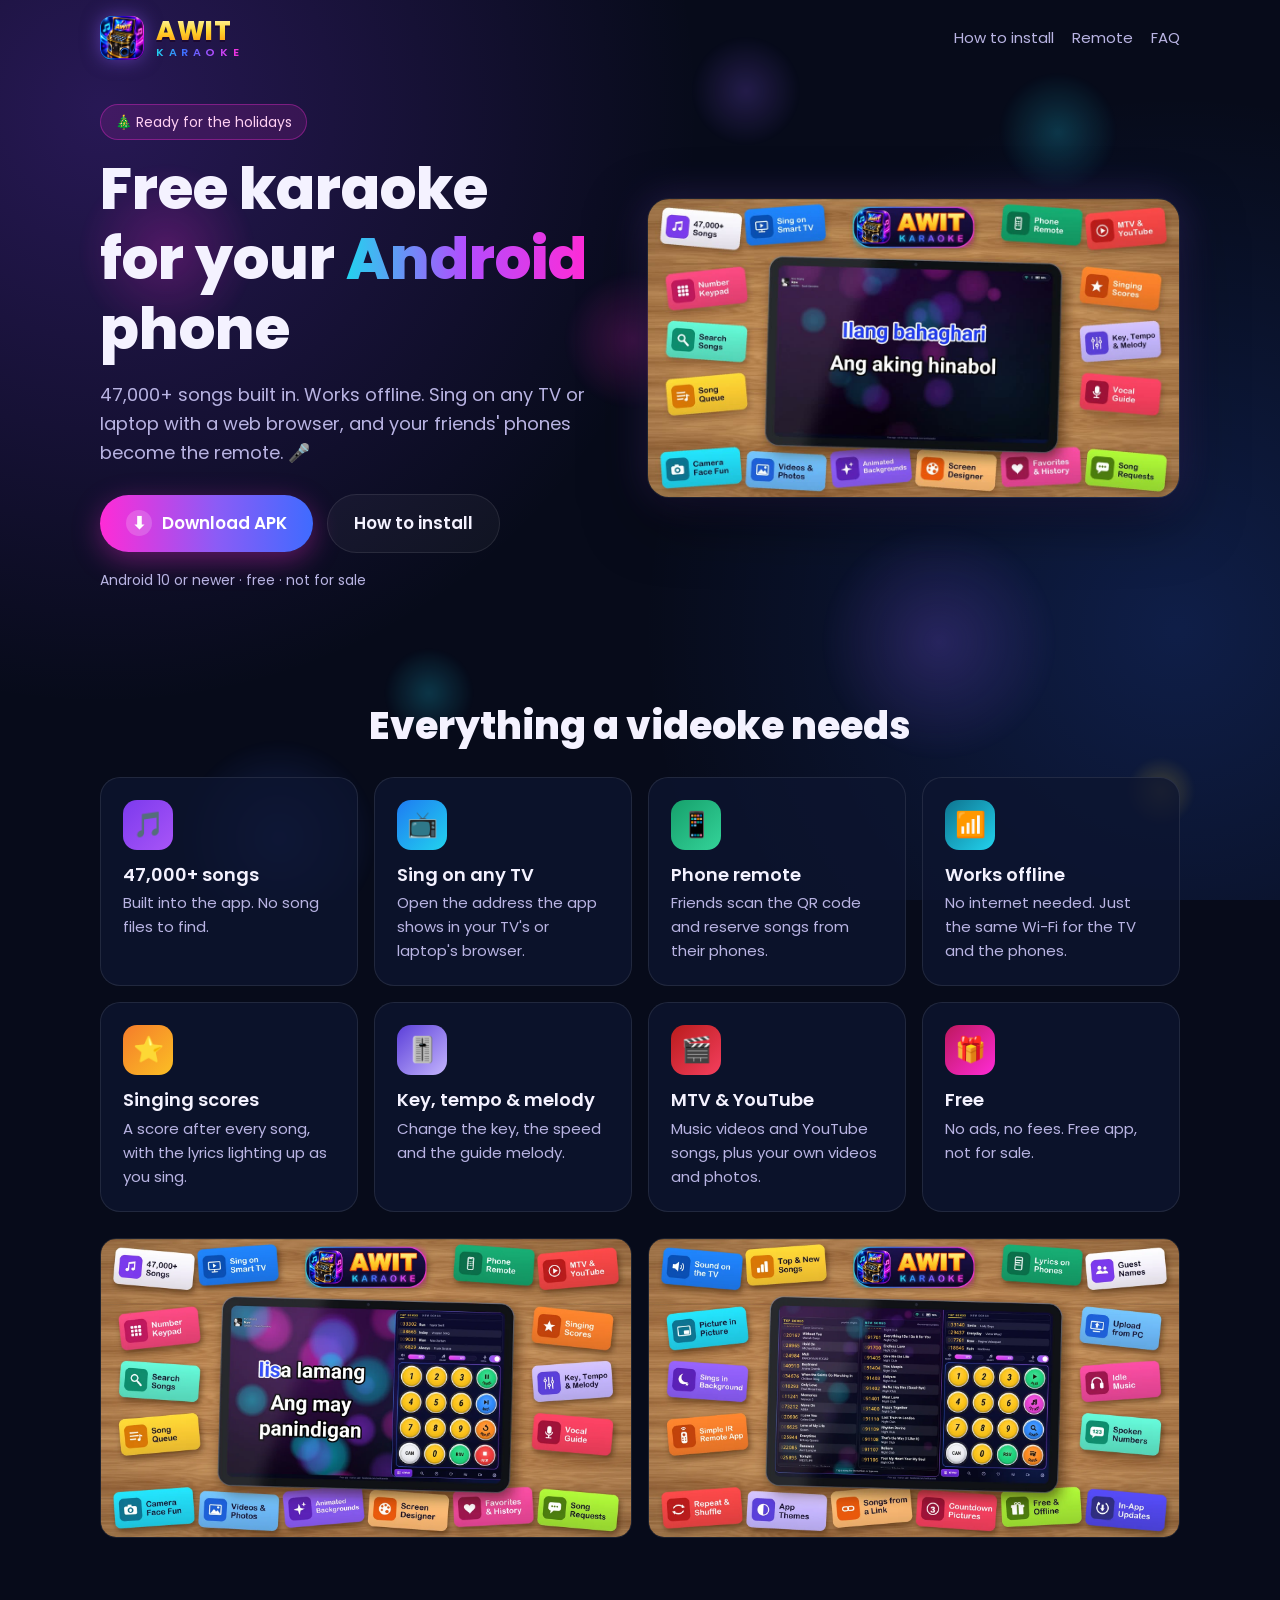
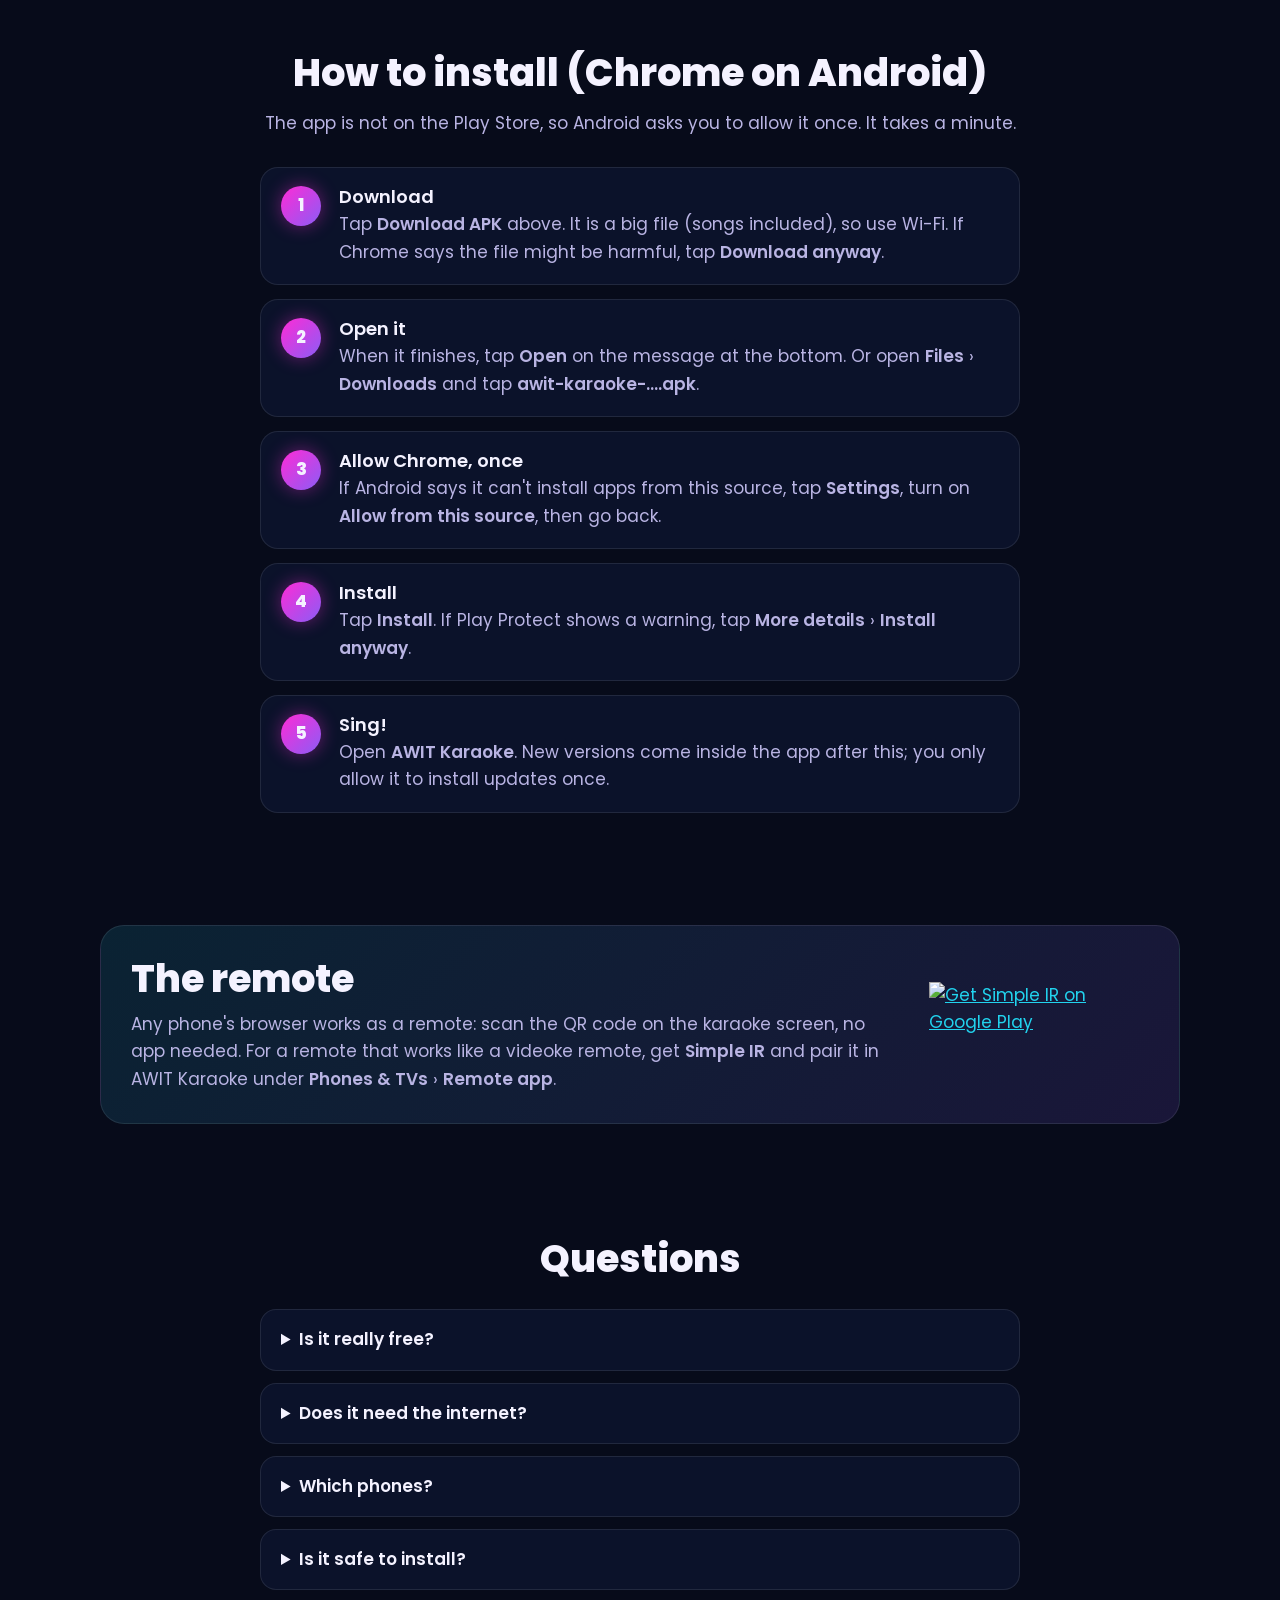
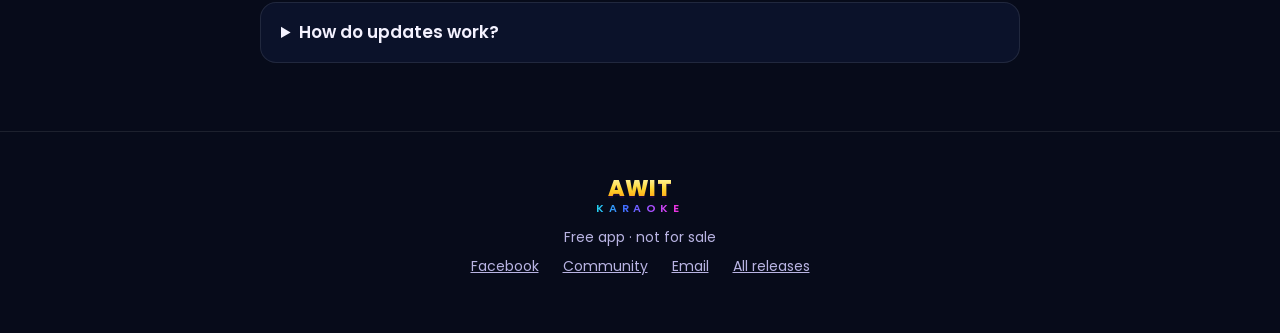
==== docs/index.html @ 1096c2c1 "Site: the download page, how to install with Chrome, the remote on Google Play A plain HTML, CSS and" ====
<!doctype html>
<html lang="en">
<head>
<meta charset="utf-8">
<meta name="viewport" content="width=device-width, initial-scale=1">
<title>AWIT Karaoke · Free karaoke for Android</title>
<meta name="description" content="Free karaoke for Android: 47,000+ songs built in, works offline, sing on any TV or laptop with a web browser, and your friends' phones become the remote.">
<meta name="theme-color" content="#070b1a">
<link rel="icon" href="img/icon-64.png">
<link rel="apple-touch-icon" href="img/apple-touch-icon.png">
<meta property="og:type" content="website">
<meta property="og:title" content="AWIT Karaoke · Free karaoke for Android">
<meta property="og:description" content="47,000+ songs, works offline, sing on any TV with a browser. Free, not for sale.">
<meta property="og:url" content="https://mac0ten.github.io/awit-karaoke-releases/">
<meta property="og:image" content="https://mac0ten.github.io/awit-karaoke-releases/img/og.jpg">
<meta property="og:image:width" content="1200">
<meta property="og:image:height" content="630">
<meta name="twitter:card" content="summary_large_image">
<link rel="preconnect" href="https://fonts.googleapis.com">
<link rel="preconnect" href="https://fonts.gstatic.com" crossorigin>
<link href="https://fonts.googleapis.com/css2?family=Poppins:wght@400;600;800&display=swap" rel="stylesheet">
<link rel="stylesheet" href="style.css">
</head>
<body>
<div class="bokeh" aria-hidden="true"><i></i><i></i><i></i><i></i><i></i><i></i><i></i><i></i></div>

<header class="top">
  <a class="brand" href="#top" aria-label="AWIT Karaoke">
    <img src="img/icon-192.png" alt="" width="44" height="44">
    <span class="word"><b class="awit">AWIT</b><b class="kara">KARAOKE</b></span>
  </a>
  <nav>
    <a href="#install">How to install</a>
    <a href="#remote">Remote</a>
    <a href="#faq">FAQ</a>
  </nav>
</header>

<main id="top">
  <section class="hero">
    <div class="hero-text reveal">
      <p class="pill">🎄 Ready for the holidays</p>
      <h1>Free karaoke<br>for your <span class="glow">Android</span> phone</h1>
      <p class="lead">47,000+ songs built in. Works offline. Sing on any TV or laptop with a web browser, and your
        friends' phones become the remote. 🎤</p>
      <div class="cta">
        <a id="download" class="btn primary" href="https://github.com/mac0ten/awit-karaoke-releases/releases/latest">
          <span class="dl-icon" aria-hidden="true">⬇</span><span id="dl-label">Download APK</span></a>
        <a class="btn ghost" href="#install">How to install</a>
      </div>
      <p class="meta"><span id="meta">Android 10 or newer · free · not for sale</span><span id="count"></span></p>
      <div id="desktop" class="desktop" hidden>
        <div id="qr" aria-hidden="true"></div>
        <p>On a computer? Scan this with your Android phone to open this page there, then tap <b>Download APK</b>.</p>
      </div>
    </div>
    <div class="hero-media reveal">
      <video src="img/awit-features.mp4" poster="img/poster.jpg" autoplay muted loop playsinline preload="metadata"
             aria-label="AWIT Karaoke singing on a tablet, and its features"></video>
    </div>
  </section>

  <section class="features">
    <h2 class="reveal">Everything a videoke needs</h2>
    <div class="grid">
      <div class="card reveal"><span class="ic c1">🎵</span><h3>47,000+ songs</h3><p>Built into the app. No song
        files to find.</p></div>
      <div class="card reveal"><span class="ic c2">📺</span><h3>Sing on any TV</h3><p>Open the address the app shows
        in your TV's or laptop's browser.</p></div>
      <div class="card reveal"><span class="ic c3">📱</span><h3>Phone remote</h3><p>Friends scan the QR code and
        reserve songs from their phones.</p></div>
      <div class="card reveal"><span class="ic c4">📶</span><h3>Works offline</h3><p>No internet needed. Just the same
        Wi-Fi for the TV and the phones.</p></div>
      <div class="card reveal"><span class="ic c5">⭐</span><h3>Singing scores</h3><p>A score after every song, with
        the lyrics lighting up as you sing.</p></div>
      <div class="card reveal"><span class="ic c6">🎚️</span><h3>Key, tempo &amp; melody</h3><p>Change the key, the
        speed and the guide melody.</p></div>
      <div class="card reveal"><span class="ic c7">🎬</span><h3>MTV &amp; YouTube</h3><p>Music videos and YouTube songs,
        plus your own videos and photos.</p></div>
      <div class="card reveal"><span class="ic c8">🎁</span><h3>Free</h3><p>No ads, no fees. Free app, not for
        sale.</p></div>
    </div>
    <div class="gallery">
      <a class="reveal" href="img/features-1.webp" target="_blank" rel="noopener"><img src="img/features-1.webp"
        loading="lazy" width="1600" height="900" alt="AWIT Karaoke features, part 1"></a>
      <a class="reveal" href="img/features-2.webp" target="_blank" rel="noopener"><img src="img/features-2.webp"
        loading="lazy" width="1600" height="900" alt="AWIT Karaoke features, part 2"></a>
    </div>
  </section>

  <section id="install" class="install">
    <h2 class="reveal">How to install (Chrome on Android)</h2>
    <p class="sub reveal">The app is not on the Play Store, so Android asks you to allow it once. It takes a minute.</p>
    <ol class="steps">
      <li class="reveal"><span class="n">1</span><div><h3>Download</h3><p>Tap <b>Download APK</b> above. It is a big
        file (songs included), so use Wi-Fi. If Chrome says the file might be harmful, tap <b>Download anyway</b>.</p>
      </div></li>
      <li class="reveal"><span class="n">2</span><div><h3>Open it</h3><p>When it finishes, tap <b>Open</b> on the
        message at the bottom. Or open <b>Files</b> › <b>Downloads</b> and tap <b>awit-karaoke-….apk</b>.</p></div></li>
      <li class="reveal"><span class="n">3</span><div><h3>Allow Chrome, once</h3><p>If Android says it can't install
        apps from this source, tap <b>Settings</b>, turn on <b>Allow from this source</b>, then go back.</p></div></li>
      <li class="reveal"><span class="n">4</span><div><h3>Install</h3><p>Tap <b>Install</b>. If Play Protect shows a
        warning, tap <b>More details</b> › <b>Install anyway</b>.</p></div></li>
      <li class="reveal"><span class="n">5</span><div><h3>Sing!</h3><p>Open <b>AWIT Karaoke</b>. New versions come
        inside the app after this; you only allow it to install updates once.</p></div></li>
    </ol>
  </section>

  <section id="remote" class="remote">
    <div class="remote-card reveal">
      <div>
        <h2>The remote</h2>
        <p>Any phone's browser works as a remote: scan the QR code on the karaoke screen, no app needed. For a remote
          that works like a videoke remote, get <b>Simple IR</b> and pair it in AWIT Karaoke under
          <b>Phones &amp; TVs</b> › <b>Remote app</b>.</p>
      </div>
      <a class="play" href="https://play.google.com/store/apps/details?id=com.simpleir.fan" target="_blank"
         rel="noopener"><img src="https://play.google.com/intl/en_us/badges/static/images/badges/en_badge_web_generic.png"
         alt="Get Simple IR on Google Play" width="240" height="93"></a>
    </div>
  </section>

  <section id="faq" class="faq">
    <h2 class="reveal">Questions</h2>
    <details class="reveal"><summary>Is it really free?</summary><p>Yes. Free app, not for sale. No ads.</p></details>
    <details class="reveal"><summary>Does it need the internet?</summary><p>No. The songs are inside the app. The TV and
      the phones only need to be on the same Wi-Fi as the karaoke phone.</p></details>
    <details class="reveal"><summary>Which phones?</summary><p>Android 10 or newer, phone or tablet.</p></details>
    <details class="reveal"><summary>Is it safe to install?</summary><p>Android warns about every app that is not from
      the Play Store. AWIT Karaoke is signed by us, and the app checks that each update is ours before it installs.</p>
    </details>
    <details class="reveal"><summary>How do updates work?</summary><p>The app checks this site's releases and offers
      new versions by itself.</p></details>
  </section>
</main>

<footer>
  <p class="word small"><b class="awit">AWIT</b><b class="kara">KARAOKE</b></p>
  <p>Free app · not for sale</p>
  <p class="links">
    <a href="https://www.facebook.com/awitkaraoke" target="_blank" rel="noopener">Facebook</a>
    <a href="https://m.me/cm/ItrD0dLTUYBnOSR_/" target="_blank" rel="noopener">Community</a>
    <a href="mailto:boredjejemonph@gmail.com">Email</a>
    <a href="https://github.com/mac0ten/awit-karaoke-releases/releases">All releases</a>
  </p>
</footer>

<script src="https://cdnjs.cloudflare.com/ajax/libs/qrcodejs/1.0.0/qrcode.min.js" defer></script>
<script src="app.js" defer></script>
</body>
</html>
---- docs/style.css ----
/* AWIT Karaoke's site: the app's neon night (deep navy, violet, pink, cyan, the gold AWIT) */
:root {
  --bg: #070b1a; --panel: #0e1530; --line: rgba(255, 255, 255, .09); --text: #f4f2ff; --text2: #b9b4e3;
  --violet: #8b5cf6; --pink: #ff2bd6; --cyan: #22d3ee; --blue: #3f6bff; --gold: #ffd52e;
}
* { box-sizing: border-box; }
html { scroll-behavior: smooth; }
body {
  margin: 0; color: var(--text); font: 400 17px/1.6 Poppins, "Segoe UI", Roboto, Arial, sans-serif;
  background: var(--bg);
  background-image: radial-gradient(circle at 8% 12%, rgba(124, 58, 237, .28), transparent 42%),
    radial-gradient(circle at 92% 70%, rgba(47, 107, 255, .2), transparent 40%);
  background-attachment: fixed;
  overflow-x: hidden;
}
a { color: var(--cyan); }
b { font-weight: 600; }
h1, h2, h3 { line-height: 1.2; margin: 0; }
h2 { font-size: clamp(26px, 4vw, 38px); font-weight: 800; text-align: center; margin-bottom: 28px; }
h3 { font-size: 18px; font-weight: 600; }
main, header, footer { position: relative; z-index: 1; }
section { max-width: 1120px; margin: 0 auto; padding: 56px 20px; }

/* the lights drifting behind everything, as the app's Bokeh */
.bokeh { position: fixed; inset: 0; z-index: 0; pointer-events: none; overflow: hidden; }
.bokeh i { position: absolute; border-radius: 50%; filter: blur(2px); opacity: .22; animation: drift 26s ease-in-out infinite alternate; }
.bokeh i:nth-child(1) { width: 180px; height: 180px; left: 6%; top: 18%; background: radial-gradient(circle, #ff2bd6, transparent 70%); }
.bokeh i:nth-child(2) { width: 120px; height: 120px; left: 78%; top: 8%; background: radial-gradient(circle, #22d3ee, transparent 70%); animation-duration: 31s; }
.bokeh i:nth-child(3) { width: 240px; height: 240px; left: 64%; top: 58%; background: radial-gradient(circle, #8b5cf6, transparent 70%); animation-duration: 36s; }
.bokeh i:nth-child(4) { width: 90px; height: 90px; left: 30%; top: 72%; background: radial-gradient(circle, #22d3ee, transparent 70%); animation-duration: 22s; }
.bokeh i:nth-child(5) { width: 140px; height: 140px; left: 44%; top: 30%; background: radial-gradient(circle, #ff2bd6, transparent 70%); animation-duration: 40s; }
.bokeh i:nth-child(6) { width: 70px; height: 70px; left: 88%; top: 84%; background: radial-gradient(circle, #ffd52e, transparent 70%); animation-duration: 28s; }
.bokeh i:nth-child(7) { width: 200px; height: 200px; left: 14%; top: 82%; background: radial-gradient(circle, #3f6bff, transparent 70%); animation-duration: 34s; }
.bokeh i:nth-child(8) { width: 110px; height: 110px; left: 54%; top: 4%; background: radial-gradient(circle, #8b5cf6, transparent 70%); animation-duration: 25s; }
@keyframes drift { from { transform: translate(0, 0) scale(1); } to { transform: translate(40px, -60px) scale(1.15); } }

/* the header and the wordmark: gold AWIT, neon KARAOKE */
.top { display: flex; align-items: center; justify-content: space-between; gap: 16px; max-width: 1120px; margin: 0 auto;
  padding: 16px 20px; }
.brand { display: flex; align-items: center; gap: 12px; text-decoration: none; }
.brand img { border-radius: 12px; box-shadow: 0 0 18px rgba(139, 92, 246, .5); }
.word { display: inline-flex; flex-direction: column; line-height: 1; }
.awit { font-weight: 800; font-size: 26px; letter-spacing: .02em; background: linear-gradient(#fff6a6, #ffd52e 50%, #ff9a12);
  -webkit-background-clip: text; background-clip: text; color: transparent; filter: drop-shadow(0 2px 0 #1b0a33); }
.kara { font-weight: 600; font-size: 11px; letter-spacing: .42em; margin-top: 3px;
  background: linear-gradient(90deg, #22d3ee, #3f6bff, #b44cff, #ff2bd6); -webkit-background-clip: text; background-clip: text;
  color: transparent; }
nav { display: flex; gap: 18px; }
nav a { color: var(--text2); text-decoration: none; font-size: 15px; }
nav a:hover { color: var(--text); }

/* the first screen */
.hero { display: grid; grid-template-columns: 1fr 1.05fr; gap: 40px; align-items: center; padding-top: 28px; }
.pill { display: inline-block; margin: 0 0 14px; padding: 6px 14px; border-radius: 99px; font-size: 14px;
  background: rgba(255, 43, 214, .12); border: 1px solid rgba(255, 43, 214, .35); color: #ffd0f3; }
h1 { font-size: clamp(34px, 5.6vw, 58px); font-weight: 800; }
.glow { background: linear-gradient(90deg, #22d3ee, #b44cff, #ff2bd6); -webkit-background-clip: text; background-clip: text; color: transparent; }
.lead { color: var(--text2); font-size: 18px; margin: 18px 0 26px; }
.cta { display: flex; flex-wrap: wrap; gap: 14px; align-items: center; }
.btn { display: inline-flex; align-items: center; gap: 10px; padding: 15px 26px; border-radius: 99px; font-weight: 600;
  font-size: 17px; text-decoration: none; transition: transform .15s ease, box-shadow .2s ease; }
.btn:hover { transform: translateY(-2px); }
.btn.primary { color: #fff; background: linear-gradient(90deg, #ff2bd6, #8b5cf6 55%, #3f6bff);
  box-shadow: 0 8px 28px rgba(255, 43, 214, .35); animation: pulse 2.6s ease-in-out infinite; }
.btn.ghost { color: var(--text); border: 1px solid var(--line); background: rgba(255, 255, 255, .04); }
.dl-icon { display: inline-grid; place-items: center; width: 26px; height: 26px; border-radius: 50%; background: rgba(255, 255, 255, .18); }
@keyframes pulse { 0%, 100% { box-shadow: 0 8px 28px rgba(255, 43, 214, .32); } 50% { box-shadow: 0 8px 40px rgba(139, 92, 246, .6); } }
.meta { color: var(--text2); font-size: 14px; margin: 16px 0 0; }
.meta span + span:not(:empty)::before { content: " · "; }
.hero-media video { width: 100%; border-radius: 22px; display: block; border: 1px solid var(--line);
  box-shadow: 0 20px 60px rgba(0, 0, 0, .5), 0 0 40px rgba(139, 92, 246, .25); animation: float 6s ease-in-out infinite; }
@keyframes float { 0%, 100% { transform: translateY(0); } 50% { transform: translateY(-8px); } }
.desktop { display: flex; gap: 16px; align-items: center; margin-top: 22px; padding: 14px; border-radius: 18px;
  background: var(--panel); border: 1px solid var(--line); max-width: 460px; }
.desktop[hidden] { display: none; }
.desktop p { margin: 0; font-size: 14px; color: var(--text2); }
#qr { flex: none; padding: 8px; background: #fff; border-radius: 10px; }
#qr img, #qr canvas { display: block; width: 96px; height: 96px; }

/* features */
.grid { display: grid; grid-template-columns: repeat(4, 1fr); gap: 16px; }
.card { padding: 22px; border-radius: 20px; background: rgba(14, 21, 48, .78); border: 1px solid var(--line);
  transition: transform .2s ease, border-color .2s ease; }
.card:hover { transform: translateY(-4px); border-color: rgba(139, 92, 246, .5); }
.card p { margin: 6px 0 0; color: var(--text2); font-size: 15px; }
.ic { display: inline-grid; place-items: center; width: 50px; height: 50px; border-radius: 14px; font-size: 25px; margin-bottom: 14px; }
.c1 { background: linear-gradient(135deg, #7c3aed, #a855f7); } .c2 { background: linear-gradient(135deg, #1e7bf2, #22d3ee); }
.c3 { background: linear-gradient(135deg, #16a06b, #34d399); } .c4 { background: linear-gradient(135deg, #0e7490, #22d3ee); }
.c5 { background: linear-gradient(135deg, #f57c2b, #fbbf24); } .c6 { background: linear-gradient(135deg, #5b3fd9, #c4b5fd); }
.c7 { background: linear-gradient(135deg, #b91c1c, #f43f5e); } .c8 { background: linear-gradient(135deg, #be185d, #ff2bd6); }
.gallery { display: grid; grid-template-columns: 1fr 1fr; gap: 16px; margin-top: 26px; }
.gallery img { width: 100%; height: auto; display: block; border-radius: 16px; border: 1px solid var(--line); }

/* how to install */
.sub { text-align: center; color: var(--text2); margin: -14px 0 30px; }
.steps { list-style: none; margin: 0 auto; padding: 0; max-width: 760px; display: grid; gap: 14px; }
.steps li { display: flex; gap: 18px; align-items: flex-start; padding: 18px 20px; border-radius: 18px;
  background: rgba(14, 21, 48, .78); border: 1px solid var(--line); }
.steps p { margin: 4px 0 0; color: var(--text2); }
.n { flex: none; display: grid; place-items: center; width: 40px; height: 40px; border-radius: 50%; font-weight: 800;
  background: linear-gradient(135deg, #ff2bd6, #8b5cf6); box-shadow: 0 0 18px rgba(255, 43, 214, .4); }

/* the remote */
.remote-card { display: flex; gap: 28px; align-items: center; justify-content: space-between; padding: 30px; border-radius: 24px;
  background: linear-gradient(135deg, rgba(34, 211, 238, .12), rgba(139, 92, 246, .14)); border: 1px solid var(--line); }
.remote-card h2 { text-align: left; margin-bottom: 10px; }
.remote-card p { margin: 0; color: var(--text2); }
.play img { display: block; width: 220px; height: auto; }

/* questions */
.faq details { max-width: 760px; margin: 0 auto 12px; padding: 16px 20px; border-radius: 16px; background: rgba(14, 21, 48, .78);
  border: 1px solid var(--line); }
.faq summary { cursor: pointer; font-weight: 600; }
.faq details p { margin: 10px 0 0; color: var(--text2); }

footer { text-align: center; padding: 40px 20px 50px; color: var(--text2); font-size: 14px; border-top: 1px solid var(--line); }
footer p { margin: 6px 0; }
.word.small .awit { font-size: 22px; }
.links a { margin: 0 10px; color: var(--text2); white-space: nowrap; }
.links a:hover { color: var(--text); }

/* things coming in as they scroll into view */
.reveal { opacity: 0; transform: translateY(26px); transition: opacity .7s ease, transform .7s ease; }
.reveal.in { opacity: 1; transform: none; }
.grid .reveal:nth-child(4n+2), .steps .reveal:nth-child(2) { transition-delay: .08s; }
.grid .reveal:nth-child(4n+3), .steps .reveal:nth-child(3) { transition-delay: .16s; }
.grid .reveal:nth-child(4n+4), .steps .reveal:nth-child(4) { transition-delay: .24s; }

@media (max-width: 900px) {
  .hero { grid-template-columns: 1fr; text-align: center; }
  .cta { justify-content: center; }
  .desktop { margin-left: auto; margin-right: auto; text-align: left; }
  .grid { grid-template-columns: 1fr 1fr; }
  .remote-card { flex-direction: column; text-align: center; }
  .remote-card h2 { text-align: center; }
}
@media (max-width: 560px) {
  body { font-size: 16px; }
  nav a:not([href="#install"]) { display: none; }
  .grid { gap: 12px; }                                   /* two across: less to scroll before the install steps */
  .card { padding: 16px; }
  .card h3 { font-size: 16px; }
  .card p { font-size: 13.5px; }
  .ic { width: 42px; height: 42px; font-size: 21px; margin-bottom: 10px; border-radius: 12px; }
  .gallery { grid-template-columns: 1fr; }
  .btn { width: 100%; justify-content: center; }
  section { padding: 44px 16px; }
}
@media (prefers-reduced-motion: reduce) {
  *, *::before, *::after { animation: none !important; transition: none !important; }
  .reveal { opacity: 1; transform: none; }
}
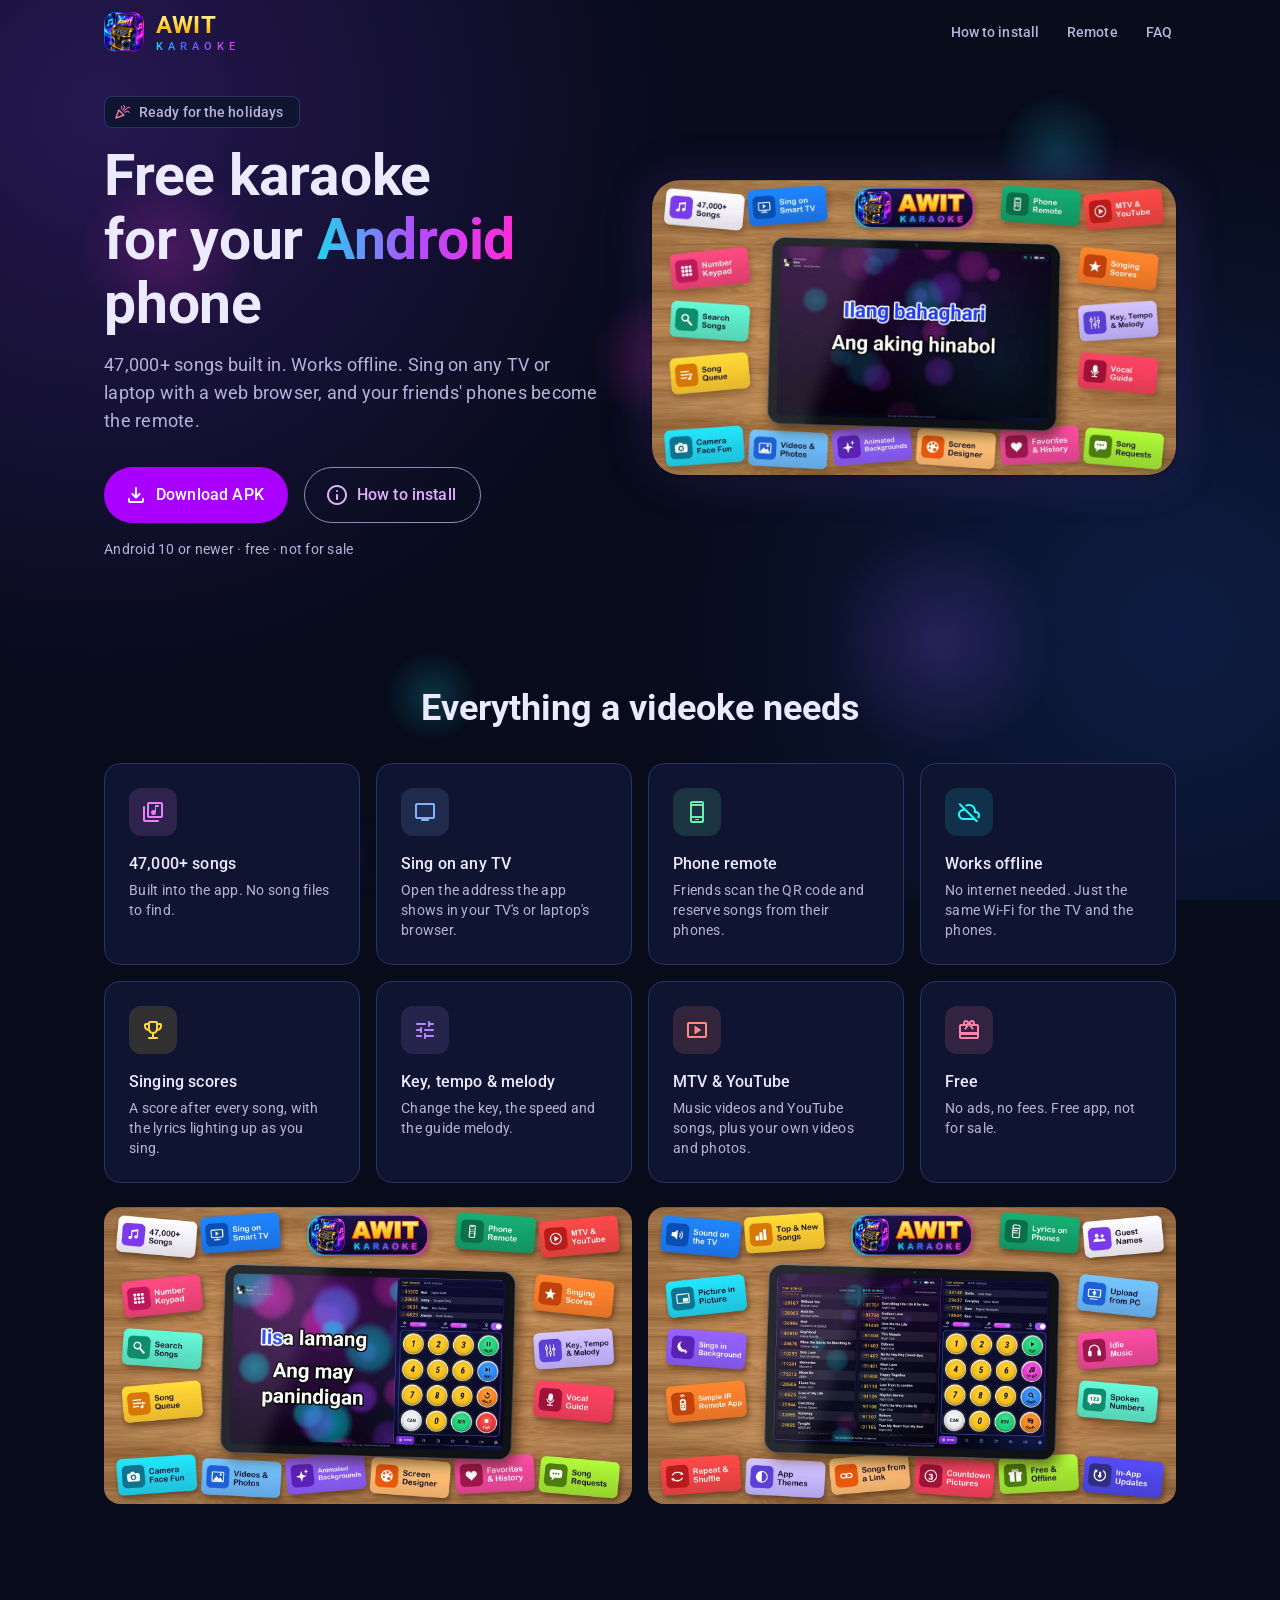
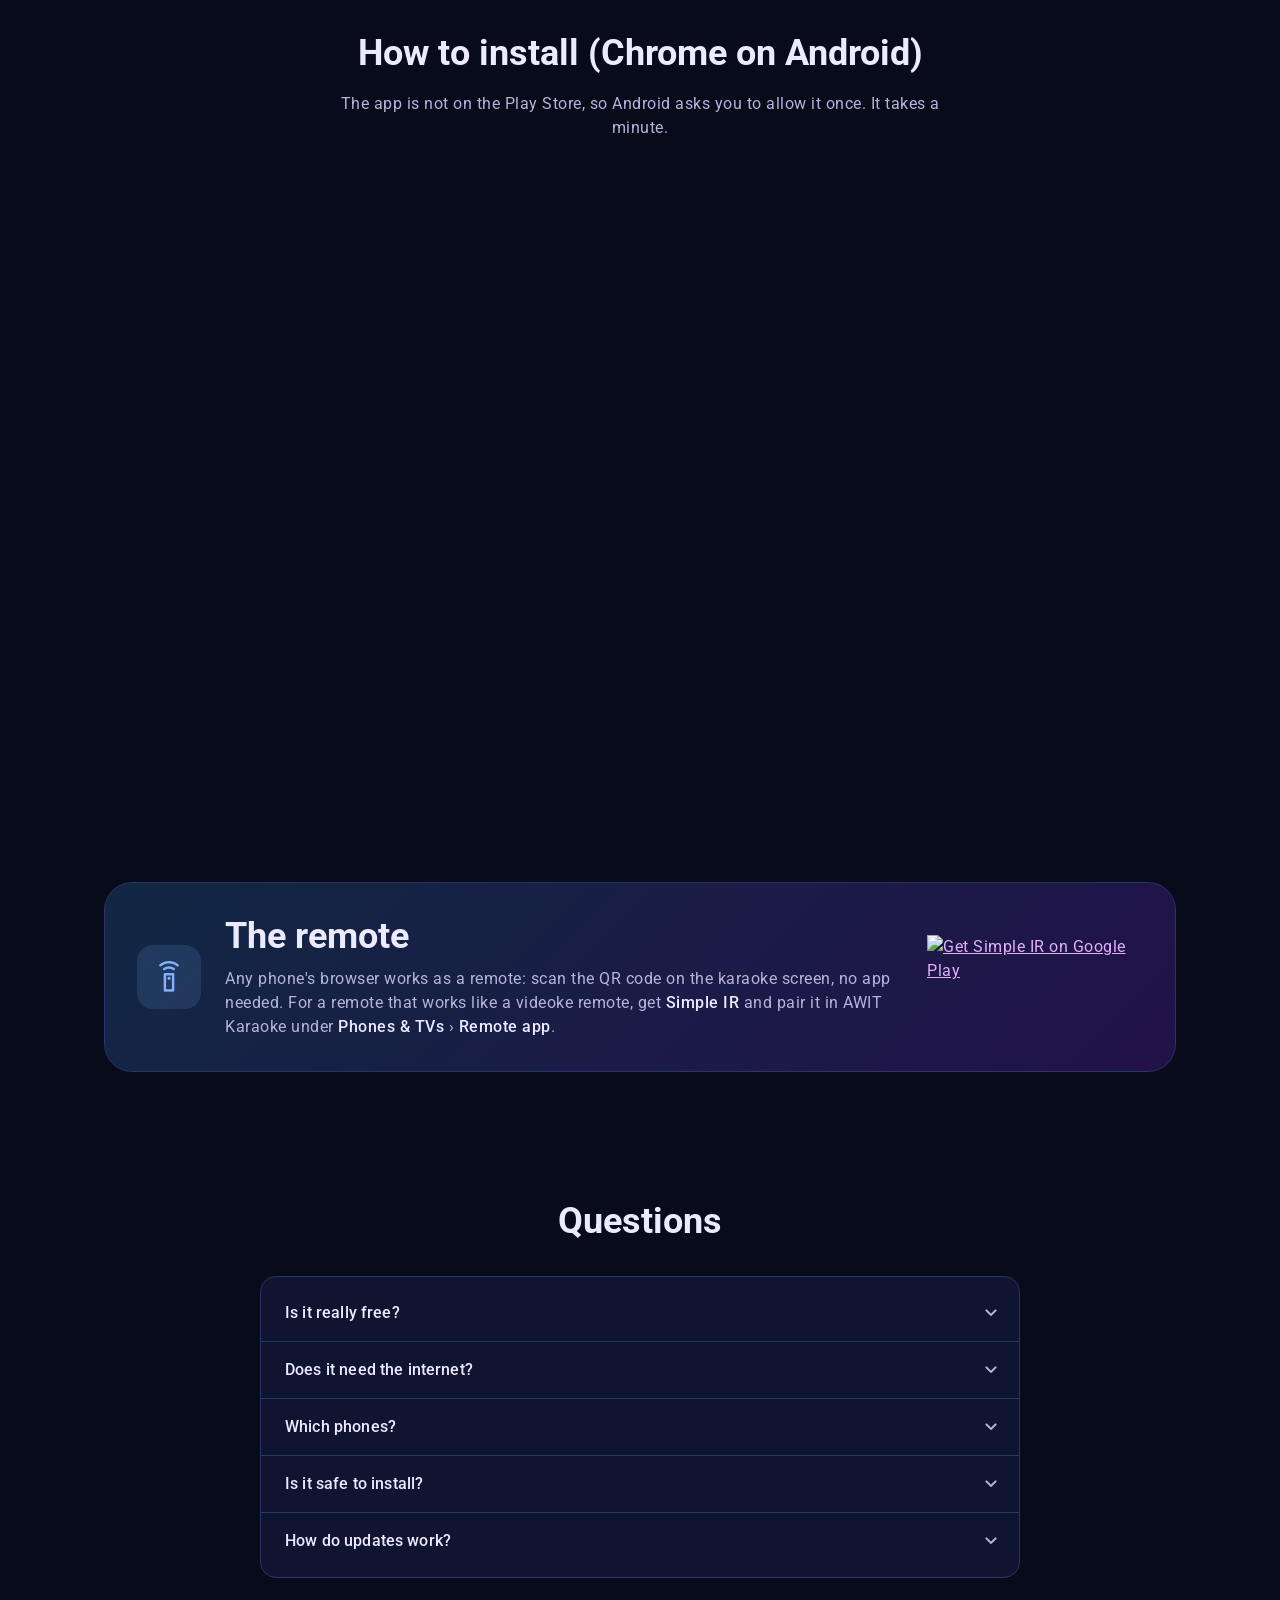
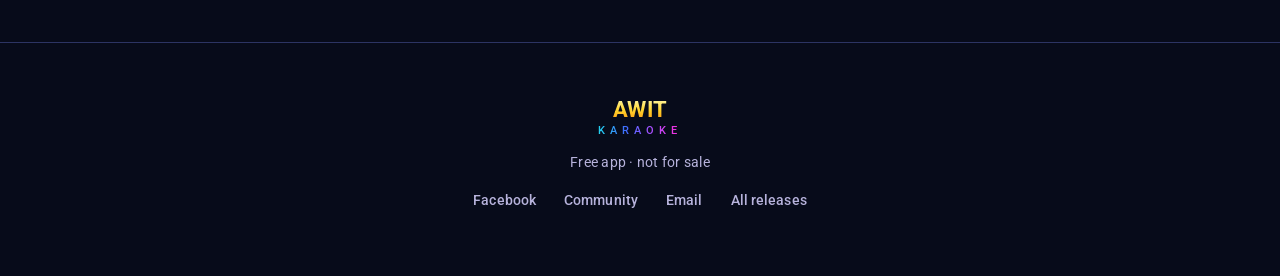
==== commit 0346b6b8: "Site: Material Design 3 - Material Symbols, Roboto, M3 buttons, cards and lists Co-Authored-By: Clau" ====
--- a/docs/index.html
+++ b/docs/index.html
@@ -18,40 +18,45 @@
 <meta name="twitter:card" content="summary_large_image">
 <link rel="preconnect" href="https://fonts.googleapis.com">
 <link rel="preconnect" href="https://fonts.gstatic.com" crossorigin>
-<link href="https://fonts.googleapis.com/css2?family=Poppins:wght@400;600;800&display=swap" rel="stylesheet">
+<link href="https://fonts.googleapis.com/css2?family=Roboto:wght@400;500;700&display=swap" rel="stylesheet">
+<!-- Material Symbols, only the icons this page uses (the names in alphabetical order) -->
+<link href="https://fonts.googleapis.com/css2?family=Material+Symbols+Rounded:opsz,wght,FILL,GRAD@24,500,1,0&icon_names=celebration,cloud_off,download,emoji_events,expand_more,folder_open,info,install_mobile,library_music,mic,phone_android,redeem,settings_remote,smart_display,toggle_on,tune,tv&display=block" rel="stylesheet">
 <link rel="stylesheet" href="style.css">
 </head>
 <body>
-<div class="bokeh" aria-hidden="true"><i></i><i></i><i></i><i></i><i></i><i></i><i></i><i></i></div>
+<div class="bokeh" aria-hidden="true"><i></i><i></i><i></i><i></i><i></i><i></i></div>
 
-<header class="top">
-  <a class="brand" href="#top" aria-label="AWIT Karaoke">
-    <img src="img/icon-192.png" alt="" width="44" height="44">
-    <span class="word"><b class="awit">AWIT</b><b class="kara">KARAOKE</b></span>
-  </a>
-  <nav>
-    <a href="#install">How to install</a>
-    <a href="#remote">Remote</a>
-    <a href="#faq">FAQ</a>
-  </nav>
+<header id="bar" class="app-bar">
+  <div class="bar-in">
+    <a class="brand" href="#top" aria-label="AWIT Karaoke, top of the page">
+      <img src="img/icon-192.png" alt="" width="40" height="40">
+      <span class="word"><b class="awit">AWIT</b><b class="kara">KARAOKE</b></span>
+    </a>
+    <nav aria-label="Sections">
+      <a class="text-btn" href="#install">How to install</a>
+      <a class="text-btn wide" href="#remote">Remote</a>
+      <a class="text-btn wide" href="#faq">FAQ</a>
+    </nav>
+  </div>
 </header>
 
 <main id="top">
   <section class="hero">
     <div class="hero-text reveal">
-      <p class="pill">🎄 Ready for the holidays</p>
+      <span class="chip"><span class="ms" aria-hidden="true">celebration</span>Ready for the holidays</span>
       <h1>Free karaoke<br>for your <span class="glow">Android</span> phone</h1>
       <p class="lead">47,000+ songs built in. Works offline. Sing on any TV or laptop with a web browser, and your
-        friends' phones become the remote. 🎤</p>
+        friends' phones become the remote.</p>
       <div class="cta">
-        <a id="download" class="btn primary" href="https://github.com/mac0ten/awit-karaoke-releases/releases/latest">
-          <span class="dl-icon" aria-hidden="true">⬇</span><span id="dl-label">Download APK</span></a>
-        <a class="btn ghost" href="#install">How to install</a>
+        <a id="download" class="btn filled" href="https://github.com/mac0ten/awit-karaoke-releases/releases/latest">
+          <span class="ms" aria-hidden="true">download</span><span id="dl-label">Download APK</span></a>
+        <a class="btn outlined" href="#install"><span class="ms" aria-hidden="true">info</span>How to install</a>
       </div>
       <p class="meta"><span id="meta">Android 10 or newer · free · not for sale</span><span id="count"></span></p>
-      <div id="desktop" class="desktop" hidden>
+      <div id="desktop" class="card qr-card" hidden>
         <div id="qr" aria-hidden="true"></div>
-        <p>On a computer? Scan this with your Android phone to open this page there, then tap <b>Download APK</b>.</p>
+        <p>On a computer? Scan this with your Android phone to open this page there, then tap
+          <b>Download APK</b>.</p>
       </div>
     </div>
     <div class="hero-media reveal">
@@ -60,25 +65,25 @@
     </div>
   </section>
 
-  <section class="features">
-    <h2 class="reveal">Everything a videoke needs</h2>
+  <section class="features" aria-labelledby="features-h">
+    <h2 id="features-h" class="reveal">Everything a videoke needs</h2>
     <div class="grid">
-      <div class="card reveal"><span class="ic c1">🎵</span><h3>47,000+ songs</h3><p>Built into the app. No song
-        files to find.</p></div>
-      <div class="card reveal"><span class="ic c2">📺</span><h3>Sing on any TV</h3><p>Open the address the app shows
-        in your TV's or laptop's browser.</p></div>
-      <div class="card reveal"><span class="ic c3">📱</span><h3>Phone remote</h3><p>Friends scan the QR code and
-        reserve songs from their phones.</p></div>
-      <div class="card reveal"><span class="ic c4">📶</span><h3>Works offline</h3><p>No internet needed. Just the same
-        Wi-Fi for the TV and the phones.</p></div>
-      <div class="card reveal"><span class="ic c5">⭐</span><h3>Singing scores</h3><p>A score after every song, with
-        the lyrics lighting up as you sing.</p></div>
-      <div class="card reveal"><span class="ic c6">🎚️</span><h3>Key, tempo &amp; melody</h3><p>Change the key, the
-        speed and the guide melody.</p></div>
-      <div class="card reveal"><span class="ic c7">🎬</span><h3>MTV &amp; YouTube</h3><p>Music videos and YouTube songs,
-        plus your own videos and photos.</p></div>
-      <div class="card reveal"><span class="ic c8">🎁</span><h3>Free</h3><p>No ads, no fees. Free app, not for
-        sale.</p></div>
+      <article class="card feature reveal"><span class="ms tile t1" aria-hidden="true">library_music</span>
+        <h3>47,000+ songs</h3><p>Built into the app. No song files to find.</p></article>
+      <article class="card feature reveal"><span class="ms tile t2" aria-hidden="true">tv</span>
+        <h3>Sing on any TV</h3><p>Open the address the app shows in your TV's or laptop's browser.</p></article>
+      <article class="card feature reveal"><span class="ms tile t3" aria-hidden="true">phone_android</span>
+        <h3>Phone remote</h3><p>Friends scan the QR code and reserve songs from their phones.</p></article>
+      <article class="card feature reveal"><span class="ms tile t4" aria-hidden="true">cloud_off</span>
+        <h3>Works offline</h3><p>No internet needed. Just the same Wi-Fi for the TV and the phones.</p></article>
+      <article class="card feature reveal"><span class="ms tile t5" aria-hidden="true">emoji_events</span>
+        <h3>Singing scores</h3><p>A score after every song, with the lyrics lighting up as you sing.</p></article>
+      <article class="card feature reveal"><span class="ms tile t6" aria-hidden="true">tune</span>
+        <h3>Key, tempo &amp; melody</h3><p>Change the key, the speed and the guide melody.</p></article>
+      <article class="card feature reveal"><span class="ms tile t7" aria-hidden="true">smart_display</span>
+        <h3>MTV &amp; YouTube</h3><p>Music videos and YouTube songs, plus your own videos and photos.</p></article>
+      <article class="card feature reveal"><span class="ms tile t8" aria-hidden="true">redeem</span>
+        <h3>Free</h3><p>No ads, no fees. Free app, not for sale.</p></article>
     </div>
     <div class="gallery">
       <a class="reveal" href="img/features-1.webp" target="_blank" rel="noopener"><img src="img/features-1.webp"
@@ -88,28 +93,33 @@
     </div>
   </section>
 
-  <section id="install" class="install">
-    <h2 class="reveal">How to install (Chrome on Android)</h2>
+  <section id="install" class="install" aria-labelledby="install-h">
+    <h2 id="install-h" class="reveal">How to install (Chrome on Android)</h2>
     <p class="sub reveal">The app is not on the Play Store, so Android asks you to allow it once. It takes a minute.</p>
-    <ol class="steps">
-      <li class="reveal"><span class="n">1</span><div><h3>Download</h3><p>Tap <b>Download APK</b> above. It is a big
-        file (songs included), so use Wi-Fi. If Chrome says the file might be harmful, tap <b>Download anyway</b>.</p>
-      </div></li>
-      <li class="reveal"><span class="n">2</span><div><h3>Open it</h3><p>When it finishes, tap <b>Open</b> on the
-        message at the bottom. Or open <b>Files</b> › <b>Downloads</b> and tap <b>awit-karaoke-….apk</b>.</p></div></li>
-      <li class="reveal"><span class="n">3</span><div><h3>Allow Chrome, once</h3><p>If Android says it can't install
-        apps from this source, tap <b>Settings</b>, turn on <b>Allow from this source</b>, then go back.</p></div></li>
-      <li class="reveal"><span class="n">4</span><div><h3>Install</h3><p>Tap <b>Install</b>. If Play Protect shows a
-        warning, tap <b>More details</b> › <b>Install anyway</b>.</p></div></li>
-      <li class="reveal"><span class="n">5</span><div><h3>Sing!</h3><p>Open <b>AWIT Karaoke</b>. New versions come
-        inside the app after this; you only allow it to install updates once.</p></div></li>
+    <ol class="card list reveal">
+      <li><span class="ms lead-ic" aria-hidden="true">download</span><div><span class="overline">Step 1</span>
+        <h3>Download</h3><p>Tap <b>Download APK</b> above. It is a big file (songs included), so use Wi-Fi. If Chrome
+        says the file might be harmful, tap <b>Download anyway</b>.</p></div></li>
+      <li><span class="ms lead-ic" aria-hidden="true">folder_open</span><div><span class="overline">Step 2</span>
+        <h3>Open it</h3><p>When it finishes, tap <b>Open</b> on the message at the bottom. Or open <b>Files</b> ›
+        <b>Downloads</b> and tap <b>awit-karaoke-….apk</b>.</p></div></li>
+      <li><span class="ms lead-ic" aria-hidden="true">toggle_on</span><div><span class="overline">Step 3</span>
+        <h3>Allow Chrome, once</h3><p>If Android says it can't install apps from this source, tap <b>Settings</b>,
+        turn on <b>Allow from this source</b>, then go back.</p></div></li>
+      <li><span class="ms lead-ic" aria-hidden="true">install_mobile</span><div><span class="overline">Step 4</span>
+        <h3>Install</h3><p>Tap <b>Install</b>. If Play Protect shows a warning, tap <b>More details</b> ›
+        <b>Install anyway</b>.</p></div></li>
+      <li><span class="ms lead-ic" aria-hidden="true">mic</span><div><span class="overline">Step 5</span>
+        <h3>Sing!</h3><p>Open <b>AWIT Karaoke</b>. New versions come inside the app after this; you only allow it to
+        install updates once.</p></div></li>
     </ol>
   </section>
 
-  <section id="remote" class="remote">
-    <div class="remote-card reveal">
-      <div>
-        <h2>The remote</h2>
+  <section id="remote" class="remote" aria-labelledby="remote-h">
+    <div class="card remote-card reveal">
+      <span class="ms tile big t2" aria-hidden="true">settings_remote</span>
+      <div class="remote-text">
+        <h2 id="remote-h">The remote</h2>
         <p>Any phone's browser works as a remote: scan the QR code on the karaoke screen, no app needed. For a remote
           that works like a videoke remote, get <b>Simple IR</b> and pair it in AWIT Karaoke under
           <b>Phones &amp; TVs</b> › <b>Remote app</b>.</p>
@@ -120,29 +130,34 @@
     </div>
   </section>
 
-  <section id="faq" class="faq">
-    <h2 class="reveal">Questions</h2>
-    <details class="reveal"><summary>Is it really free?</summary><p>Yes. Free app, not for sale. No ads.</p></details>
-    <details class="reveal"><summary>Does it need the internet?</summary><p>No. The songs are inside the app. The TV and
-      the phones only need to be on the same Wi-Fi as the karaoke phone.</p></details>
-    <details class="reveal"><summary>Which phones?</summary><p>Android 10 or newer, phone or tablet.</p></details>
-    <details class="reveal"><summary>Is it safe to install?</summary><p>Android warns about every app that is not from
-      the Play Store. AWIT Karaoke is signed by us, and the app checks that each update is ours before it installs.</p>
-    </details>
-    <details class="reveal"><summary>How do updates work?</summary><p>The app checks this site's releases and offers
-      new versions by itself.</p></details>
+  <section id="faq" class="faq" aria-labelledby="faq-h">
+    <h2 id="faq-h" class="reveal">Questions</h2>
+    <div class="card list reveal">
+      <details><summary>Is it really free?<span class="ms chev" aria-hidden="true">expand_more</span></summary>
+        <p>Yes. Free app, not for sale. No ads.</p></details>
+      <details><summary>Does it need the internet?<span class="ms chev" aria-hidden="true">expand_more</span></summary>
+        <p>No. The songs are inside the app. The TV and the phones only need to be on the same Wi-Fi as the karaoke
+        phone.</p></details>
+      <details><summary>Which phones?<span class="ms chev" aria-hidden="true">expand_more</span></summary>
+        <p>Android 10 or newer, phone or tablet.</p></details>
+      <details><summary>Is it safe to install?<span class="ms chev" aria-hidden="true">expand_more</span></summary>
+        <p>Android warns about every app that is not from the Play Store. AWIT Karaoke is signed by us, and the app
+        checks that each update is ours before it installs.</p></details>
+      <details><summary>How do updates work?<span class="ms chev" aria-hidden="true">expand_more</span></summary>
+        <p>The app checks this site's releases and offers new versions by itself.</p></details>
+    </div>
   </section>
 </main>
 
 <footer>
   <p class="word small"><b class="awit">AWIT</b><b class="kara">KARAOKE</b></p>
   <p>Free app · not for sale</p>
-  <p class="links">
-    <a href="https://www.facebook.com/awitkaraoke" target="_blank" rel="noopener">Facebook</a>
-    <a href="https://m.me/cm/ItrD0dLTUYBnOSR_/" target="_blank" rel="noopener">Community</a>
-    <a href="mailto:boredjejemonph@gmail.com">Email</a>
-    <a href="https://github.com/mac0ten/awit-karaoke-releases/releases">All releases</a>
-  </p>
+  <nav class="links" aria-label="Contact">
+    <a class="text-btn" href="https://www.facebook.com/awitkaraoke" target="_blank" rel="noopener">Facebook</a>
+    <a class="text-btn" href="https://m.me/cm/ItrD0dLTUYBnOSR_/" target="_blank" rel="noopener">Community</a>
+    <a class="text-btn" href="mailto:boredjejemonph@gmail.com">Email</a>
+    <a class="text-btn" href="https://github.com/mac0ten/awit-karaoke-releases/releases">All releases</a>
+  </nav>
 </footer>
 
 <script src="https://cdnjs.cloudflare.com/ajax/libs/qrcodejs/1.0.0/qrcode.min.js" defer></script>
--- a/docs/style.css
+++ b/docs/style.css
@@ -1,150 +1,194 @@
-/* AWIT Karaoke's site: the app's neon night (deep navy, violet, pink, cyan, the gold AWIT) */
+/* AWIT Karaoke's site, on Material Design 3: the app's neon night as a dark scheme (Material palette tones that pass
+   contrast), Roboto and the M3 type scale, an 8dp grid, M3 shapes, state layers, ripples and motion. */
 :root {
-  --bg: #070b1a; --panel: #0e1530; --line: rgba(255, 255, 255, .09); --text: #f4f2ff; --text2: #b9b4e3;
-  --violet: #8b5cf6; --pink: #ff2bd6; --cyan: #22d3ee; --blue: #3f6bff; --gold: #ffd52e;
+  /* colour roles */
+  --bg: #070b1a;
+  --surface-low: #0f1430; --surface: #141a3a; --surface-high: #1a2146;
+  --on-surface: #eceaff; --on-surface-var: #b7b3dc;
+  --outline: #8f8bb8; --outline-var: #2c3463;
+  --primary: #aa00ff;              /* Material Purple A700: white text on it is 5:1 */
+  --on-primary: #ffffff;
+  --primary-light: #e0b0ff;        /* the primary for text and icons on dark surfaces */
+  /* shapes and motion */
+  --r-sm: 8px; --r-md: 12px; --r-lg: 16px; --r-xl: 28px; --r-full: 999px;
+  --ease: cubic-bezier(.2, 0, 0, 1); --ease-in: cubic-bezier(.05, .7, .1, 1);
+  --e1: 0 1px 2px rgba(0, 0, 0, .3), 0 1px 3px 1px rgba(0, 0, 0, .15);
+  --e3: 0 4px 8px 3px rgba(0, 0, 0, .15), 0 1px 3px rgba(0, 0, 0, .3);
 }
 * { box-sizing: border-box; }
-html { scroll-behavior: smooth; }
+html { scroll-behavior: smooth; scroll-padding-top: 72px; }
 body {
-  margin: 0; color: var(--text); font: 400 17px/1.6 Poppins, "Segoe UI", Roboto, Arial, sans-serif;
-  background: var(--bg);
-  background-image: radial-gradient(circle at 8% 12%, rgba(124, 58, 237, .28), transparent 42%),
-    radial-gradient(circle at 92% 70%, rgba(47, 107, 255, .2), transparent 40%);
-  background-attachment: fixed;
-  overflow-x: hidden;
+  margin: 0; background: var(--bg); color: var(--on-surface);
+  font: 400 16px/24px Roboto, "Segoe UI", Arial, sans-serif; letter-spacing: .5px;   /* body large */
+  background-image: radial-gradient(circle at 8% 12%, rgba(124, 58, 237, .26), transparent 42%),
+    radial-gradient(circle at 92% 70%, rgba(47, 107, 255, .18), transparent 40%);
+  background-attachment: fixed; overflow-x: hidden;
 }
-a { color: var(--cyan); }
-b { font-weight: 600; }
-h1, h2, h3 { line-height: 1.2; margin: 0; }
-h2 { font-size: clamp(26px, 4vw, 38px); font-weight: 800; text-align: center; margin-bottom: 28px; }
-h3 { font-size: 18px; font-weight: 600; }
+a { color: var(--primary-light); }
+b { font-weight: 500; color: var(--on-surface); }
+h1, h2, h3, p { margin: 0; }
+:focus-visible { outline: 3px solid var(--primary-light); outline-offset: 2px; }
 main, header, footer { position: relative; z-index: 1; }
-section { max-width: 1120px; margin: 0 auto; padding: 56px 20px; }
+section { max-width: 1120px; margin: 0 auto; padding: 64px 24px; }
+h2 { font-size: clamp(28px, 3.4vw, 36px); line-height: 1.22; font-weight: 700; letter-spacing: 0; text-align: center;
+  margin-bottom: 32px; }                                  /* headline large, emphasized */
+h3 { font-size: 16px; line-height: 24px; font-weight: 500; letter-spacing: .15px; }   /* title medium */
 
-/* the lights drifting behind everything, as the app's Bokeh */
+/* Material Symbols */
+.ms { font-family: "Material Symbols Rounded"; font-weight: normal; font-style: normal; font-size: 24px; line-height: 1;
+  letter-spacing: normal; text-transform: none; white-space: nowrap; direction: ltr; display: inline-block;
+  -webkit-font-feature-settings: "liga"; font-feature-settings: "liga"; -webkit-font-smoothing: antialiased; }
+
+/* the lights drifting behind, as the app's Bokeh */
 .bokeh { position: fixed; inset: 0; z-index: 0; pointer-events: none; overflow: hidden; }
-.bokeh i { position: absolute; border-radius: 50%; filter: blur(2px); opacity: .22; animation: drift 26s ease-in-out infinite alternate; }
+.bokeh i { position: absolute; border-radius: 50%; opacity: .2; animation: drift 30s var(--ease) infinite alternate; }
 .bokeh i:nth-child(1) { width: 180px; height: 180px; left: 6%; top: 18%; background: radial-gradient(circle, #ff2bd6, transparent 70%); }
-.bokeh i:nth-child(2) { width: 120px; height: 120px; left: 78%; top: 8%; background: radial-gradient(circle, #22d3ee, transparent 70%); animation-duration: 31s; }
-.bokeh i:nth-child(3) { width: 240px; height: 240px; left: 64%; top: 58%; background: radial-gradient(circle, #8b5cf6, transparent 70%); animation-duration: 36s; }
-.bokeh i:nth-child(4) { width: 90px; height: 90px; left: 30%; top: 72%; background: radial-gradient(circle, #22d3ee, transparent 70%); animation-duration: 22s; }
-.bokeh i:nth-child(5) { width: 140px; height: 140px; left: 44%; top: 30%; background: radial-gradient(circle, #ff2bd6, transparent 70%); animation-duration: 40s; }
-.bokeh i:nth-child(6) { width: 70px; height: 70px; left: 88%; top: 84%; background: radial-gradient(circle, #ffd52e, transparent 70%); animation-duration: 28s; }
-.bokeh i:nth-child(7) { width: 200px; height: 200px; left: 14%; top: 82%; background: radial-gradient(circle, #3f6bff, transparent 70%); animation-duration: 34s; }
-.bokeh i:nth-child(8) { width: 110px; height: 110px; left: 54%; top: 4%; background: radial-gradient(circle, #8b5cf6, transparent 70%); animation-duration: 25s; }
-@keyframes drift { from { transform: translate(0, 0) scale(1); } to { transform: translate(40px, -60px) scale(1.15); } }
+.bokeh i:nth-child(2) { width: 120px; height: 120px; left: 78%; top: 10%; background: radial-gradient(circle, #22d3ee, transparent 70%); animation-duration: 34s; }
+.bokeh i:nth-child(3) { width: 240px; height: 240px; left: 64%; top: 58%; background: radial-gradient(circle, #8b5cf6, transparent 70%); animation-duration: 38s; }
+.bokeh i:nth-child(4) { width: 96px; height: 96px; left: 30%; top: 72%; background: radial-gradient(circle, #22d3ee, transparent 70%); animation-duration: 26s; }
+.bokeh i:nth-child(5) { width: 140px; height: 140px; left: 46%; top: 32%; background: radial-gradient(circle, #ff2bd6, transparent 70%); animation-duration: 42s; }
+.bokeh i:nth-child(6) { width: 200px; height: 200px; left: 14%; top: 84%; background: radial-gradient(circle, #3f6bff, transparent 70%); animation-duration: 36s; }
+@keyframes drift { to { transform: translate(40px, -64px) scale(1.15); } }
 
-/* the header and the wordmark: gold AWIT, neon KARAOKE */
-.top { display: flex; align-items: center; justify-content: space-between; gap: 16px; max-width: 1120px; margin: 0 auto;
-  padding: 16px 20px; }
+/* the top app bar: transparent at the top, a surface once the page moves under it */
+.app-bar { position: sticky; top: 0; z-index: 10; transition: background-color .3s var(--ease), box-shadow .3s var(--ease); }
+.app-bar.scrolled { background: rgba(20, 26, 58, .92); box-shadow: var(--e1); -webkit-backdrop-filter: blur(12px); backdrop-filter: blur(12px); }
+.bar-in { display: flex; align-items: center; justify-content: space-between; gap: 16px; max-width: 1120px; height: 64px;
+  margin: 0 auto; padding: 0 16px 0 24px; }
 .brand { display: flex; align-items: center; gap: 12px; text-decoration: none; }
-.brand img { border-radius: 12px; box-shadow: 0 0 18px rgba(139, 92, 246, .5); }
+.brand img { border-radius: var(--r-md); }
+nav { display: flex; gap: 4px; }
+
+/* the wordmark: gold AWIT, neon KARAOKE (the app's) */
 .word { display: inline-flex; flex-direction: column; line-height: 1; }
-.awit { font-weight: 800; font-size: 26px; letter-spacing: .02em; background: linear-gradient(#fff6a6, #ffd52e 50%, #ff9a12);
-  -webkit-background-clip: text; background-clip: text; color: transparent; filter: drop-shadow(0 2px 0 #1b0a33); }
-.kara { font-weight: 600; font-size: 11px; letter-spacing: .42em; margin-top: 3px;
+.awit { font-weight: 700; font-size: 24px; letter-spacing: .5px; background: linear-gradient(#fff6a6, #ffd52e 50%, #ff9a12);
+  -webkit-background-clip: text; background-clip: text; color: transparent; }
+.kara { font-weight: 500; font-size: 11px; letter-spacing: 5px; margin-top: 4px;
   background: linear-gradient(90deg, #22d3ee, #3f6bff, #b44cff, #ff2bd6); -webkit-background-clip: text; background-clip: text;
   color: transparent; }
-nav { display: flex; gap: 18px; }
-nav a { color: var(--text2); text-decoration: none; font-size: 15px; }
-nav a:hover { color: var(--text); }
+
+/* buttons: state layers on hover, focus and press, a ripple from the touch (app.js) */
+.btn, .text-btn, summary { position: relative; overflow: hidden; -webkit-tap-highlight-color: transparent; }
+.btn::before, .text-btn::before, summary::before { content: ""; position: absolute; inset: 0; background: currentColor;
+  opacity: 0; transition: opacity .2s var(--ease); pointer-events: none; }
+.btn:hover::before, .text-btn:hover::before, summary:hover::before { opacity: .08; }
+.btn:focus-visible::before, .text-btn:focus-visible::before, summary:focus-visible::before { opacity: .1; }
+.btn:active::before, .text-btn:active::before, summary:active::before { opacity: .1; }
+.ripple { position: absolute; border-radius: 50%; background: currentColor; opacity: .16; transform: scale(0);
+  animation: ripple .6s var(--ease); pointer-events: none; }
+@keyframes ripple { to { transform: scale(1); opacity: 0; } }
+.btn { display: inline-flex; align-items: center; justify-content: center; gap: 8px; height: 56px; padding: 0 24px 0 20px;
+  border-radius: var(--r-full); font: 500 16px/24px Roboto, sans-serif; letter-spacing: .15px; text-decoration: none;
+  transition: box-shadow .2s var(--ease); }
+.btn.filled { background: var(--primary); color: var(--on-primary); box-shadow: 0 0 0 0 rgba(170, 0, 255, .5);
+  animation: glow 2.8s var(--ease) infinite; }
+.btn.filled:hover { box-shadow: var(--e1); }
+@keyframes glow { 50% { box-shadow: 0 0 0 8px rgba(170, 0, 255, 0), 0 0 28px rgba(255, 43, 214, .45); } }
+.btn.outlined { color: var(--primary-light); border: 1px solid var(--outline); }
+.text-btn { display: inline-flex; align-items: center; height: 40px; padding: 0 12px; border-radius: var(--r-full);
+  color: var(--on-surface-var); font: 500 14px/20px Roboto, sans-serif; letter-spacing: .1px; text-decoration: none; }
+.text-btn:hover { color: var(--on-surface); }
 
 /* the first screen */
-.hero { display: grid; grid-template-columns: 1fr 1.05fr; gap: 40px; align-items: center; padding-top: 28px; }
-.pill { display: inline-block; margin: 0 0 14px; padding: 6px 14px; border-radius: 99px; font-size: 14px;
-  background: rgba(255, 43, 214, .12); border: 1px solid rgba(255, 43, 214, .35); color: #ffd0f3; }
-h1 { font-size: clamp(34px, 5.6vw, 58px); font-weight: 800; }
+.hero { display: grid; grid-template-columns: 1fr 1.05fr; gap: 48px; align-items: center; padding-top: 32px; }
+.chip { display: inline-flex; align-items: center; gap: 8px; height: 32px; padding: 0 16px 0 8px; margin-bottom: 16px;
+  border-radius: var(--r-sm); border: 1px solid var(--outline-var); background: var(--surface-low);
+  font: 500 14px/20px Roboto, sans-serif; letter-spacing: .1px; color: var(--on-surface-var); }
+.chip .ms { font-size: 18px; color: #ff80ab; }
+h1 { font-size: clamp(36px, 5.4vw, 57px); line-height: 1.12; font-weight: 700; letter-spacing: -.25px; }   /* display */
 .glow { background: linear-gradient(90deg, #22d3ee, #b44cff, #ff2bd6); -webkit-background-clip: text; background-clip: text; color: transparent; }
-.lead { color: var(--text2); font-size: 18px; margin: 18px 0 26px; }
-.cta { display: flex; flex-wrap: wrap; gap: 14px; align-items: center; }
-.btn { display: inline-flex; align-items: center; gap: 10px; padding: 15px 26px; border-radius: 99px; font-weight: 600;
-  font-size: 17px; text-decoration: none; transition: transform .15s ease, box-shadow .2s ease; }
-.btn:hover { transform: translateY(-2px); }
-.btn.primary { color: #fff; background: linear-gradient(90deg, #ff2bd6, #8b5cf6 55%, #3f6bff);
-  box-shadow: 0 8px 28px rgba(255, 43, 214, .35); animation: pulse 2.6s ease-in-out infinite; }
-.btn.ghost { color: var(--text); border: 1px solid var(--line); background: rgba(255, 255, 255, .04); }
-.dl-icon { display: inline-grid; place-items: center; width: 26px; height: 26px; border-radius: 50%; background: rgba(255, 255, 255, .18); }
-@keyframes pulse { 0%, 100% { box-shadow: 0 8px 28px rgba(255, 43, 214, .32); } 50% { box-shadow: 0 8px 40px rgba(139, 92, 246, .6); } }
-.meta { color: var(--text2); font-size: 14px; margin: 16px 0 0; }
+.lead { color: var(--on-surface-var); margin: 16px 0 32px; font-size: 18px; line-height: 28px; letter-spacing: .25px; }
+.cta { display: flex; flex-wrap: wrap; gap: 16px; align-items: center; }
+.meta { color: var(--on-surface-var); font-size: 14px; line-height: 20px; letter-spacing: .25px; margin-top: 16px; }
 .meta span + span:not(:empty)::before { content: " · "; }
-.hero-media video { width: 100%; border-radius: 22px; display: block; border: 1px solid var(--line);
-  box-shadow: 0 20px 60px rgba(0, 0, 0, .5), 0 0 40px rgba(139, 92, 246, .25); animation: float 6s ease-in-out infinite; }
-@keyframes float { 0%, 100% { transform: translateY(0); } 50% { transform: translateY(-8px); } }
-.desktop { display: flex; gap: 16px; align-items: center; margin-top: 22px; padding: 14px; border-radius: 18px;
-  background: var(--panel); border: 1px solid var(--line); max-width: 460px; }
-.desktop[hidden] { display: none; }
-.desktop p { margin: 0; font-size: 14px; color: var(--text2); }
-#qr { flex: none; padding: 8px; background: #fff; border-radius: 10px; }
+.hero-media video { width: 100%; display: block; border-radius: var(--r-xl); box-shadow: var(--e3), 0 0 48px rgba(139, 92, 246, .22);
+  animation: float 6s var(--ease) infinite alternate; }
+@keyframes float { to { transform: translateY(-8px); } }
+.qr-card { display: flex; gap: 16px; align-items: center; margin-top: 24px; padding: 16px; max-width: 464px; }
+.qr-card[hidden] { display: none; }
+.qr-card p { font-size: 14px; line-height: 20px; letter-spacing: .25px; color: var(--on-surface-var); }
+#qr { flex: none; padding: 8px; background: #fff; border-radius: var(--r-sm); }
 #qr img, #qr canvas { display: block; width: 96px; height: 96px; }
 
-/* features */
+/* cards: outlined, surface container low; a hover lifts to level 1 */
+.card { background: var(--surface-low); border: 1px solid var(--outline-var); border-radius: var(--r-lg); }
 .grid { display: grid; grid-template-columns: repeat(4, 1fr); gap: 16px; }
-.card { padding: 22px; border-radius: 20px; background: rgba(14, 21, 48, .78); border: 1px solid var(--line);
-  transition: transform .2s ease, border-color .2s ease; }
-.card:hover { transform: translateY(-4px); border-color: rgba(139, 92, 246, .5); }
-.card p { margin: 6px 0 0; color: var(--text2); font-size: 15px; }
-.ic { display: inline-grid; place-items: center; width: 50px; height: 50px; border-radius: 14px; font-size: 25px; margin-bottom: 14px; }
-.c1 { background: linear-gradient(135deg, #7c3aed, #a855f7); } .c2 { background: linear-gradient(135deg, #1e7bf2, #22d3ee); }
-.c3 { background: linear-gradient(135deg, #16a06b, #34d399); } .c4 { background: linear-gradient(135deg, #0e7490, #22d3ee); }
-.c5 { background: linear-gradient(135deg, #f57c2b, #fbbf24); } .c6 { background: linear-gradient(135deg, #5b3fd9, #c4b5fd); }
-.c7 { background: linear-gradient(135deg, #b91c1c, #f43f5e); } .c8 { background: linear-gradient(135deg, #be185d, #ff2bd6); }
-.gallery { display: grid; grid-template-columns: 1fr 1fr; gap: 16px; margin-top: 26px; }
-.gallery img { width: 100%; height: auto; display: block; border-radius: 16px; border: 1px solid var(--line); }
+.feature { padding: 24px; transition: background-color .2s var(--ease), box-shadow .2s var(--ease), transform .3s var(--ease); }
+.feature:hover { background: var(--surface); box-shadow: var(--e1); transform: translateY(-2px); }
+.feature p { margin-top: 4px; color: var(--on-surface-var); font-size: 14px; line-height: 20px; letter-spacing: .25px; }
+/* tonal icon containers: each icon in its own tone, over the same tone at 14% */
+.tile { display: inline-grid; place-items: center; width: 48px; height: 48px; border-radius: var(--r-md); margin-bottom: 16px; }
+.tile.big { width: 64px; height: 64px; font-size: 32px; border-radius: var(--r-lg); margin: 0; flex: none; }
+.t1 { color: #ea80fc; background: rgba(234, 128, 252, .14); } .t2 { color: #82b1ff; background: rgba(130, 177, 255, .14); }
+.t3 { color: #69f0ae; background: rgba(105, 240, 174, .14); } .t4 { color: #18ffff; background: rgba(24, 255, 255, .12); }
+.t5 { color: #ffd740; background: rgba(255, 215, 64, .14); } .t6 { color: #b388ff; background: rgba(179, 136, 255, .14); }
+.t7 { color: #ff8a80; background: rgba(255, 138, 128, .14); } .t8 { color: #ff80ab; background: rgba(255, 128, 171, .14); }
+.gallery { display: grid; grid-template-columns: 1fr 1fr; gap: 16px; margin-top: 24px; }
+.gallery a { display: block; border-radius: var(--r-lg); overflow: hidden; transition: transform .3s var(--ease); }
+.gallery a:hover { transform: scale(1.01); }
+.gallery img { width: 100%; height: auto; display: block; }
 
-/* how to install */
-.sub { text-align: center; color: var(--text2); margin: -14px 0 30px; }
-.steps { list-style: none; margin: 0 auto; padding: 0; max-width: 760px; display: grid; gap: 14px; }
-.steps li { display: flex; gap: 18px; align-items: flex-start; padding: 18px 20px; border-radius: 18px;
-  background: rgba(14, 21, 48, .78); border: 1px solid var(--line); }
-.steps p { margin: 4px 0 0; color: var(--text2); }
-.n { flex: none; display: grid; place-items: center; width: 40px; height: 40px; border-radius: 50%; font-weight: 800;
-  background: linear-gradient(135deg, #ff2bd6, #8b5cf6); box-shadow: 0 0 18px rgba(255, 43, 214, .4); }
+/* lists: the install steps and the questions */
+.sub { text-align: center; color: var(--on-surface-var); margin: -16px auto 32px; max-width: 640px; }
+.list { max-width: 760px; margin: 0 auto; padding: 8px 0; list-style: none; }
+.list > li { display: flex; gap: 16px; align-items: flex-start; padding: 16px 24px 16px 16px; }
+.list > li + li, .list > details + details { border-top: 1px solid var(--outline-var); }
+.lead-ic { flex: none; display: grid; place-items: center; width: 40px; height: 40px; border-radius: 50%;
+  color: var(--primary-light); background: rgba(170, 0, 255, .2); }
+.overline { display: block; font-size: 12px; line-height: 16px; font-weight: 500; letter-spacing: .5px; color: var(--primary-light); }
+.list p { margin-top: 4px; color: var(--on-surface-var); font-size: 14px; line-height: 20px; letter-spacing: .25px; }
+summary { display: flex; align-items: center; justify-content: space-between; gap: 16px; min-height: 56px;
+  padding: 8px 16px 8px 24px; cursor: pointer; list-style: none; font-weight: 500; letter-spacing: .15px; }
+summary::-webkit-details-marker { display: none; }
+.chev { color: var(--on-surface-var); transition: transform .3s var(--ease); }
+details[open] .chev { transform: rotate(180deg); }
+details > p { padding: 0 24px 16px; margin: 0; }
+details[open] > p { animation: open .3s var(--ease-in); }
+@keyframes open { from { opacity: 0; transform: translateY(-4px); } }
 
 /* the remote */
-.remote-card { display: flex; gap: 28px; align-items: center; justify-content: space-between; padding: 30px; border-radius: 24px;
-  background: linear-gradient(135deg, rgba(34, 211, 238, .12), rgba(139, 92, 246, .14)); border: 1px solid var(--line); }
-.remote-card h2 { text-align: left; margin-bottom: 10px; }
-.remote-card p { margin: 0; color: var(--text2); }
-.play img { display: block; width: 220px; height: auto; }
+.remote-card { display: flex; gap: 24px; align-items: center; padding: 32px; border-radius: var(--r-xl);
+  background: linear-gradient(135deg, rgba(34, 211, 238, .1), rgba(170, 0, 255, .12)), var(--surface-low); }
+.remote-text { flex: 1; }
+.remote-card h2 { text-align: left; margin-bottom: 8px; }
+.remote-card p { color: var(--on-surface-var); }
+.play { flex: none; border-radius: var(--r-md); }
+.play img { display: block; width: 216px; height: auto; }
 
-/* questions */
-.faq details { max-width: 760px; margin: 0 auto 12px; padding: 16px 20px; border-radius: 16px; background: rgba(14, 21, 48, .78);
-  border: 1px solid var(--line); }
-.faq summary { cursor: pointer; font-weight: 600; }
-.faq details p { margin: 10px 0 0; color: var(--text2); }
+footer { text-align: center; padding: 48px 24px 56px; color: var(--on-surface-var); font-size: 14px; line-height: 20px;
+  letter-spacing: .25px; border-top: 1px solid var(--outline-var); }
+footer > p { margin: 8px 0; }
+.word.small .awit { font-size: 22px; }
+.links { justify-content: center; flex-wrap: wrap; margin-top: 8px; }
 
-footer { text-align: center; padding: 40px 20px 50px; color: var(--text2); font-size: 14px; border-top: 1px solid var(--line); }
-footer p { margin: 6px 0; }
-.word.small .awit { font-size: 22px; }
-.links a { margin: 0 10px; color: var(--text2); white-space: nowrap; }
-.links a:hover { color: var(--text); }
+/* things come in as they scroll into view (emphasized decelerate) */
+.reveal { opacity: 0; transform: translateY(24px); transition: opacity .6s var(--ease-in), transform .6s var(--ease-in); }
+.reveal.in { opacity: 1; transform: none; }
+.grid .reveal:nth-child(4n+2) { transition-delay: .06s; }
+.grid .reveal:nth-child(4n+3) { transition-delay: .12s; }
+.grid .reveal:nth-child(4n+4) { transition-delay: .18s; }
 
-/* things coming in as they scroll into view */
-.reveal { opacity: 0; transform: translateY(26px); transition: opacity .7s ease, transform .7s ease; }
-.reveal.in { opacity: 1; transform: none; }
-.grid .reveal:nth-child(4n+2), .steps .reveal:nth-child(2) { transition-delay: .08s; }
-.grid .reveal:nth-child(4n+3), .steps .reveal:nth-child(3) { transition-delay: .16s; }
-.grid .reveal:nth-child(4n+4), .steps .reveal:nth-child(4) { transition-delay: .24s; }
-
-@media (max-width: 900px) {
-  .hero { grid-template-columns: 1fr; text-align: center; }
+/* window sizes: compact (phones) under 600dp, medium under 905dp */
+@media (max-width: 904px) {
+  .hero { grid-template-columns: 1fr; text-align: center; gap: 40px; }
   .cta { justify-content: center; }
-  .desktop { margin-left: auto; margin-right: auto; text-align: left; }
+  .qr-card { margin-left: auto; margin-right: auto; text-align: left; }
   .grid { grid-template-columns: 1fr 1fr; }
   .remote-card { flex-direction: column; text-align: center; }
   .remote-card h2 { text-align: center; }
 }
-@media (max-width: 560px) {
-  body { font-size: 16px; }
-  nav a:not([href="#install"]) { display: none; }
-  .grid { gap: 12px; }                                   /* two across: less to scroll before the install steps */
-  .card { padding: 16px; }
-  .card h3 { font-size: 16px; }
-  .card p { font-size: 13.5px; }
-  .ic { width: 42px; height: 42px; font-size: 21px; margin-bottom: 10px; border-radius: 12px; }
+@media (max-width: 599px) {
+  section { padding: 48px 16px; }
+  .bar-in { padding: 0 8px 0 16px; }
+  .wide { display: none; }
+  .btn { width: 100%; }
+  .grid { gap: 8px; }
+  .feature { padding: 16px; }
+  .tile { width: 40px; height: 40px; font-size: 22px; margin-bottom: 12px; }
   .gallery { grid-template-columns: 1fr; }
-  .btn { width: 100%; justify-content: center; }
-  section { padding: 44px 16px; }
+  .lead { font-size: 16px; line-height: 24px; }
+  .list > li { padding: 16px; }
+  .remote-card { padding: 24px 16px; }
 }
 @media (prefers-reduced-motion: reduce) {
   *, *::before, *::after { animation: none !important; transition: none !important; }
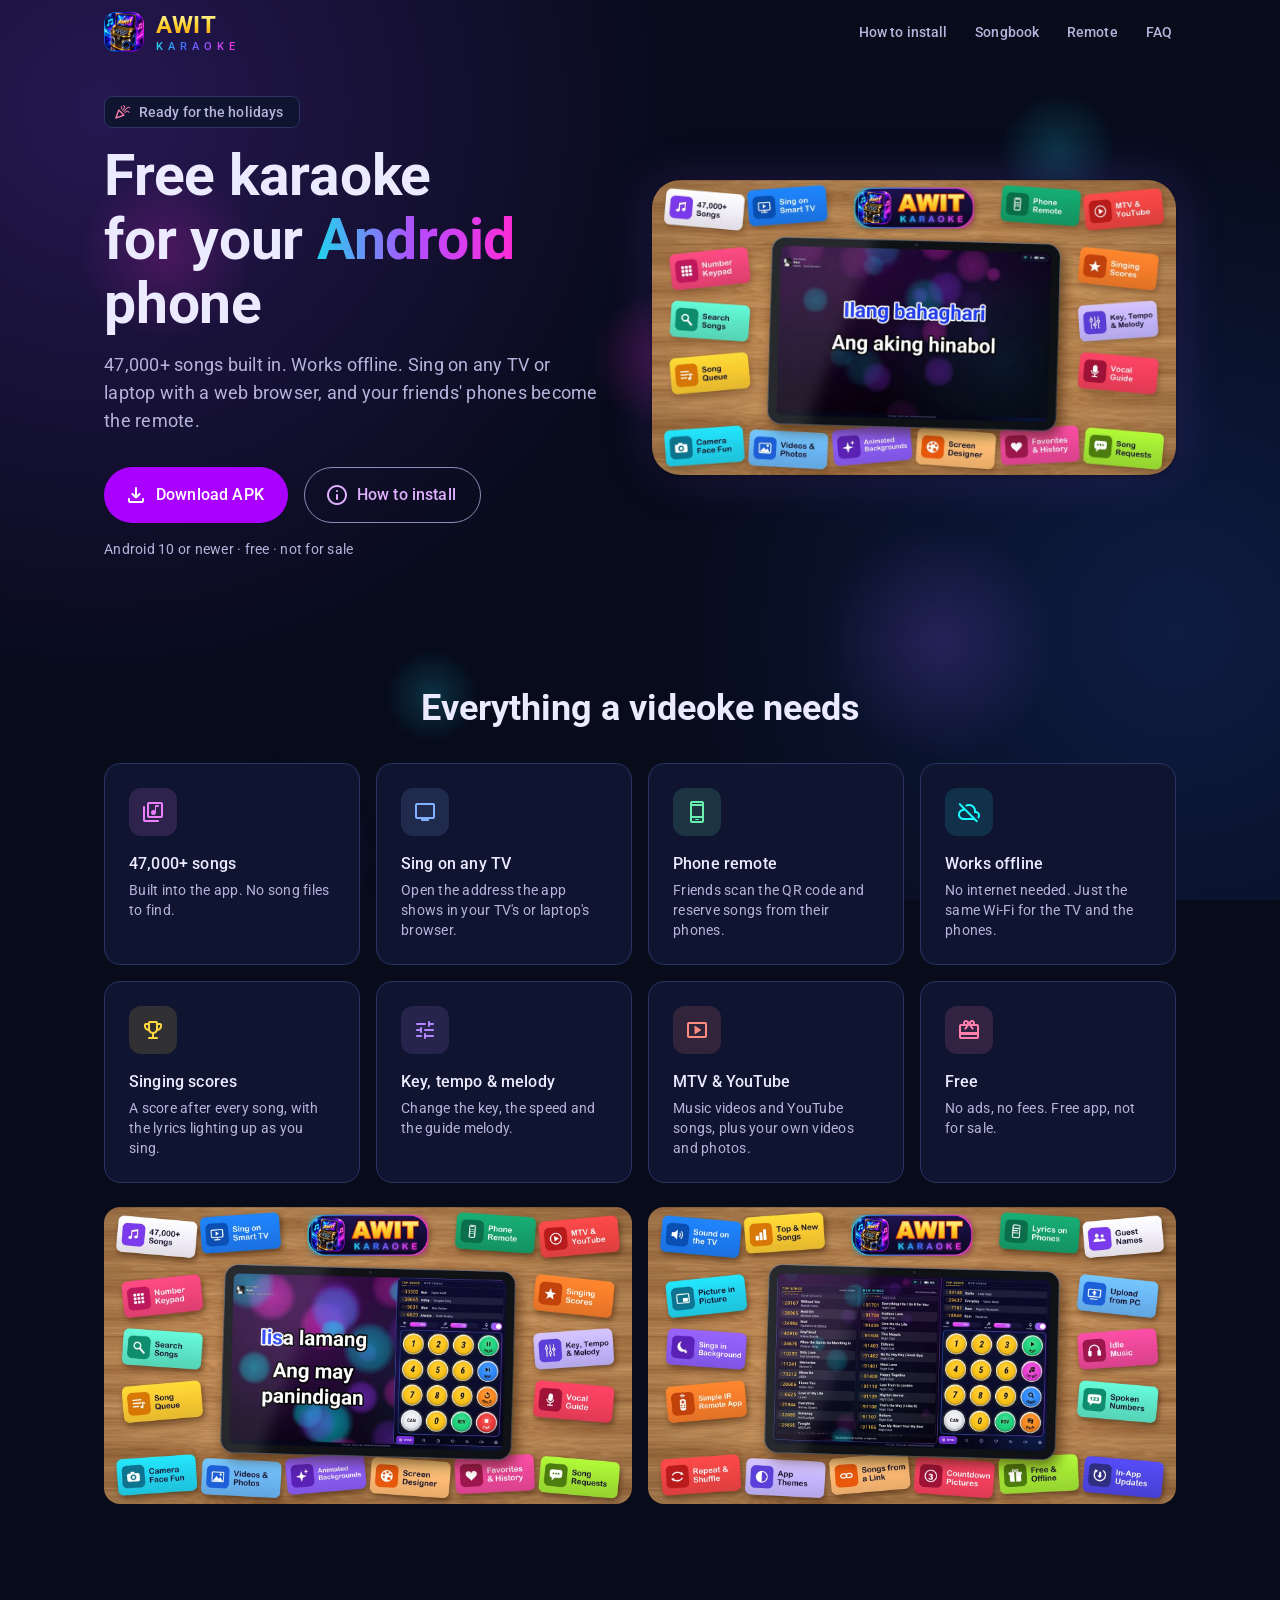
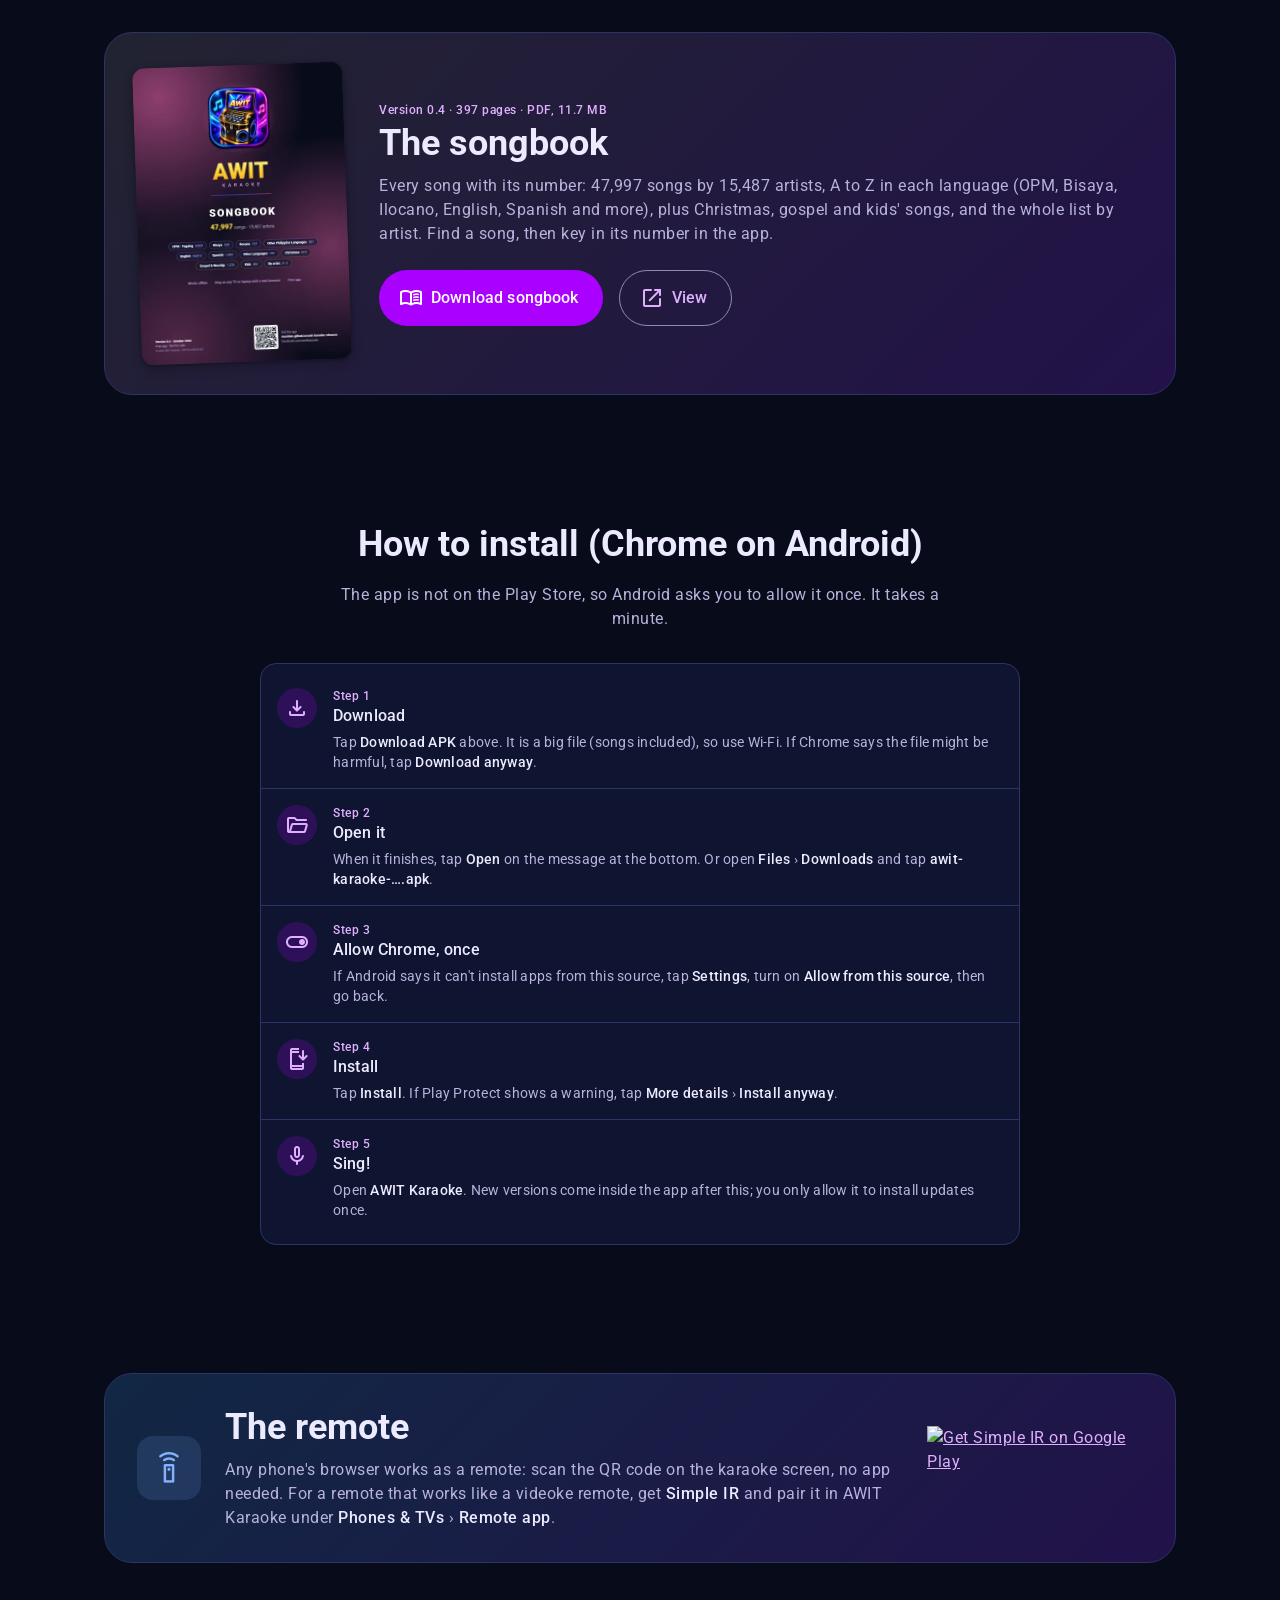
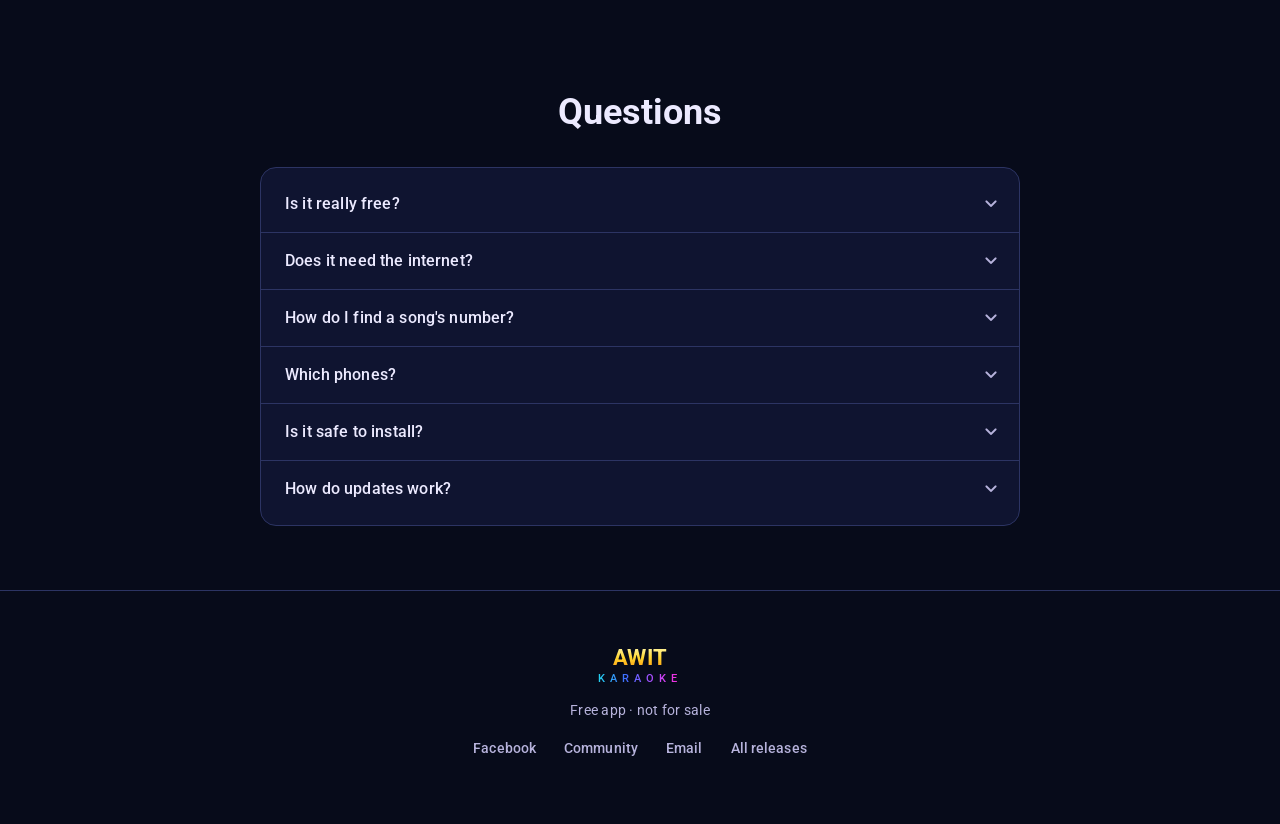
==== commit f1d20411: "Site: the songbook - every song with its number (PDF, version 0.4) Co-Authored-By: Claude Opus 5.5 <" ====
--- a/docs/index.html
+++ b/docs/index.html
@@ -20,7 +20,7 @@
 <link rel="preconnect" href="https://fonts.gstatic.com" crossorigin>
 <link href="https://fonts.googleapis.com/css2?family=Roboto:wght@400;500;700&display=swap" rel="stylesheet">
 <!-- Material Symbols, only the icons this page uses (the names in alphabetical order) -->
-<link href="https://fonts.googleapis.com/css2?family=Material+Symbols+Rounded:opsz,wght,FILL,GRAD@24,500,1,0&icon_names=celebration,cloud_off,download,emoji_events,expand_more,folder_open,info,install_mobile,library_music,mic,phone_android,redeem,settings_remote,smart_display,toggle_on,tune,tv&display=block" rel="stylesheet">
+<link href="https://fonts.googleapis.com/css2?family=Material+Symbols+Rounded:opsz,wght,FILL,GRAD@24,500,1,0&icon_names=celebration,cloud_off,download,emoji_events,expand_more,folder_open,info,install_mobile,library_music,menu_book,mic,open_in_new,phone_android,redeem,settings_remote,smart_display,toggle_on,tune,tv&display=block" rel="stylesheet">
 <link rel="stylesheet" href="style.css">
 </head>
 <body>
@@ -34,6 +34,7 @@
     </a>
     <nav aria-label="Sections">
       <a class="text-btn" href="#install">How to install</a>
+      <a class="text-btn" href="#songbook">Songbook</a>
       <a class="text-btn wide" href="#remote">Remote</a>
       <a class="text-btn wide" href="#faq">FAQ</a>
     </nav>
@@ -93,6 +94,24 @@
     </div>
   </section>
 
+  <section id="songbook" class="songbook" aria-labelledby="songbook-h">
+    <div class="card book-card reveal">
+      <a class="cover" href="awit-karaoke-songbook.pdf" target="_blank" rel="noopener"><img src="img/songbook-cover.webp"
+        width="420" height="594" loading="lazy" alt="The AWIT Karaoke songbook's cover"></a>
+      <div class="book-text">
+        <span class="overline">Version 0.4 · 397 pages · PDF, 11.7 MB</span>
+        <h2 id="songbook-h">The songbook</h2>
+        <p>Every song with its number: 47,997 songs by 15,487 artists, A to Z in each language (OPM, Bisaya, Ilocano,
+          English, Spanish and more), plus Christmas, gospel and kids' songs, and the whole list by artist. Find a song,
+          then key in its number in the app.</p>
+        <div class="cta">
+          <a class="btn filled" href="awit-karaoke-songbook.pdf" download><span class="ms" aria-hidden="true">menu_book</span>Download songbook</a>
+          <a class="btn outlined" href="awit-karaoke-songbook.pdf" target="_blank" rel="noopener"><span class="ms" aria-hidden="true">open_in_new</span>View</a>
+        </div>
+      </div>
+    </div>
+  </section>
+
   <section id="install" class="install" aria-labelledby="install-h">
     <h2 id="install-h" class="reveal">How to install (Chrome on Android)</h2>
     <p class="sub reveal">The app is not on the Play Store, so Android asks you to allow it once. It takes a minute.</p>
@@ -138,6 +157,9 @@
       <details><summary>Does it need the internet?<span class="ms chev" aria-hidden="true">expand_more</span></summary>
         <p>No. The songs are inside the app. The TV and the phones only need to be on the same Wi-Fi as the karaoke
         phone.</p></details>
+      <details><summary>How do I find a song's number?<span class="ms chev" aria-hidden="true">expand_more</span></summary>
+        <p>Search by title, artist or number in the app, or look it up in the <a href="#songbook">songbook</a>, then key
+        in the number.</p></details>
       <details><summary>Which phones?<span class="ms chev" aria-hidden="true">expand_more</span></summary>
         <p>Android 10 or newer, phone or tablet.</p></details>
       <details><summary>Is it safe to install?<span class="ms chev" aria-hidden="true">expand_more</span></summary>
--- a/docs/style.css
+++ b/docs/style.css
@@ -128,6 +128,17 @@
 .gallery a:hover { transform: scale(1.01); }
 .gallery img { width: 100%; height: auto; display: block; }
 
+/* the songbook: its cover beside what is in it */
+.book-card { display: flex; gap: 32px; align-items: center; padding: 32px; border-radius: var(--r-xl);
+  background: linear-gradient(135deg, rgba(255, 215, 64, .08), rgba(170, 0, 255, .12)), var(--surface-low); }
+.cover { flex: none; display: block; width: 210px; border-radius: var(--r-md); overflow: hidden; box-shadow: var(--e3);
+  transform: rotate(-2deg); transition: transform .3s var(--ease); }
+.cover:hover { transform: rotate(0) scale(1.02); }
+.cover img { display: block; width: 100%; height: auto; }
+.book-text { flex: 1; }
+.book-text h2 { text-align: left; margin: 4px 0 8px; }
+.book-text p { color: var(--on-surface-var); margin-bottom: 24px; }
+
 /* lists: the install steps and the questions */
 .sub { text-align: center; color: var(--on-surface-var); margin: -16px auto 32px; max-width: 640px; }
 .list { max-width: 760px; margin: 0 auto; padding: 8px 0; list-style: none; }
@@ -174,8 +185,10 @@
   .cta { justify-content: center; }
   .qr-card { margin-left: auto; margin-right: auto; text-align: left; }
   .grid { grid-template-columns: 1fr 1fr; }
-  .remote-card { flex-direction: column; text-align: center; }
-  .remote-card h2 { text-align: center; }
+  .remote-card, .book-card { flex-direction: column; text-align: center; }
+  .remote-card h2, .book-text h2 { text-align: center; }
+  .book-card .cta { justify-content: center; }
+  .cover { width: 180px; }
 }
 @media (max-width: 599px) {
   section { padding: 48px 16px; }
@@ -188,7 +201,8 @@
   .gallery { grid-template-columns: 1fr; }
   .lead { font-size: 16px; line-height: 24px; }
   .list > li { padding: 16px; }
-  .remote-card { padding: 24px 16px; }
+  .remote-card, .book-card { padding: 24px 16px; }
+  .bar-in nav .text-btn { padding: 0 8px; }
 }
 @media (prefers-reduced-motion: reduce) {
   *, *::before, *::after { animation: none !important; transition: none !important; }
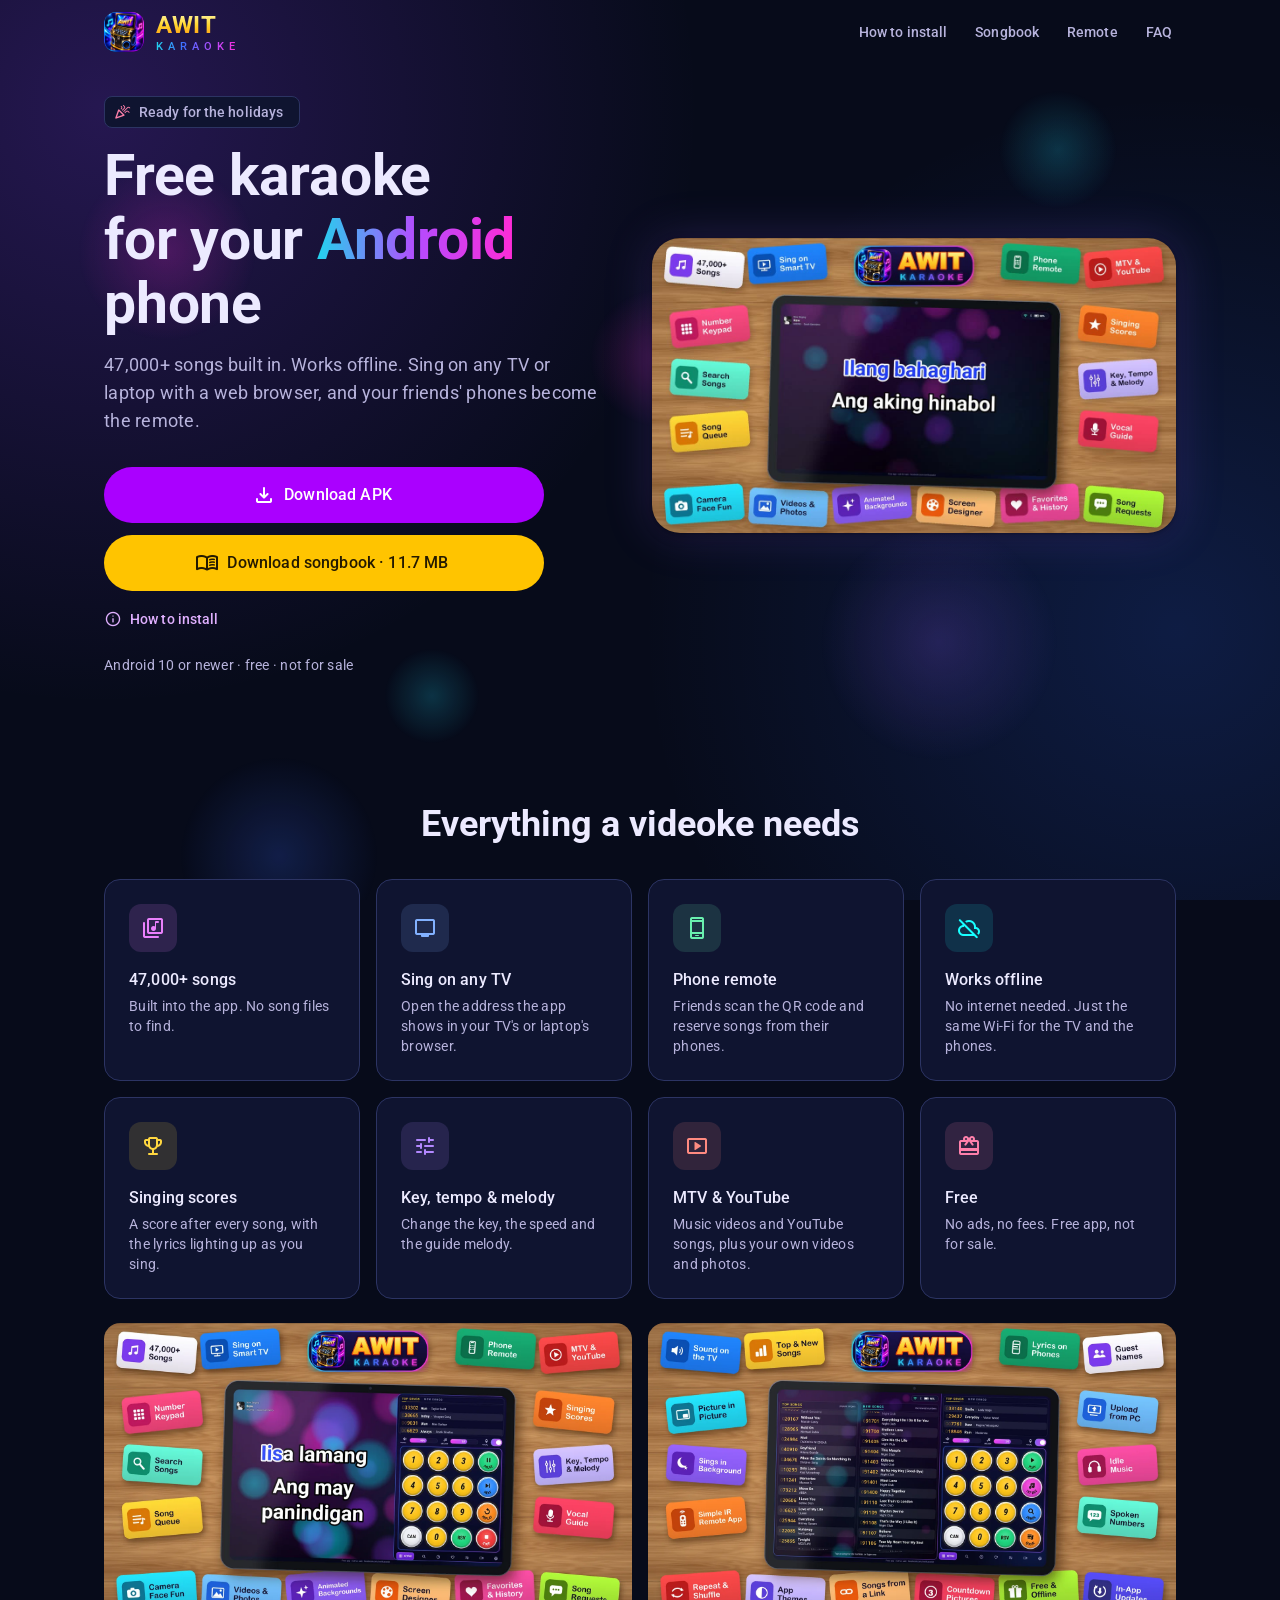
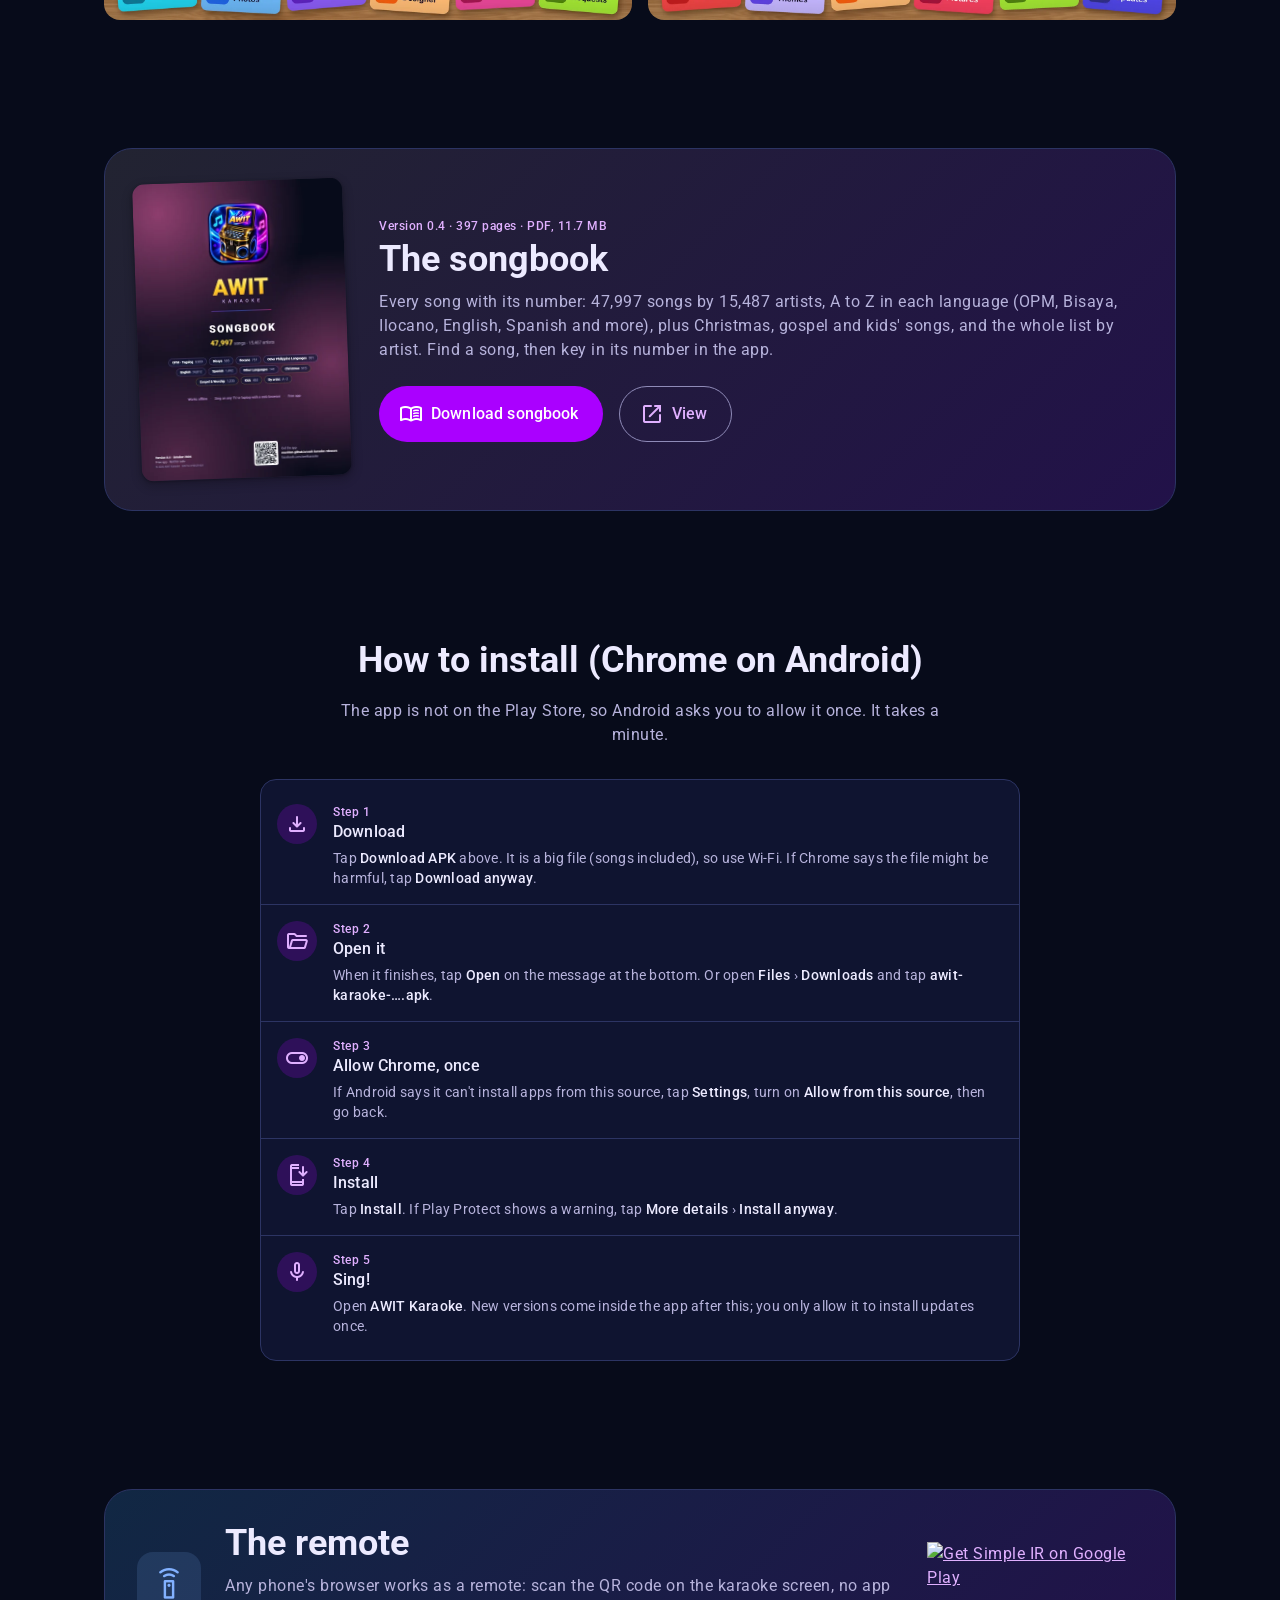
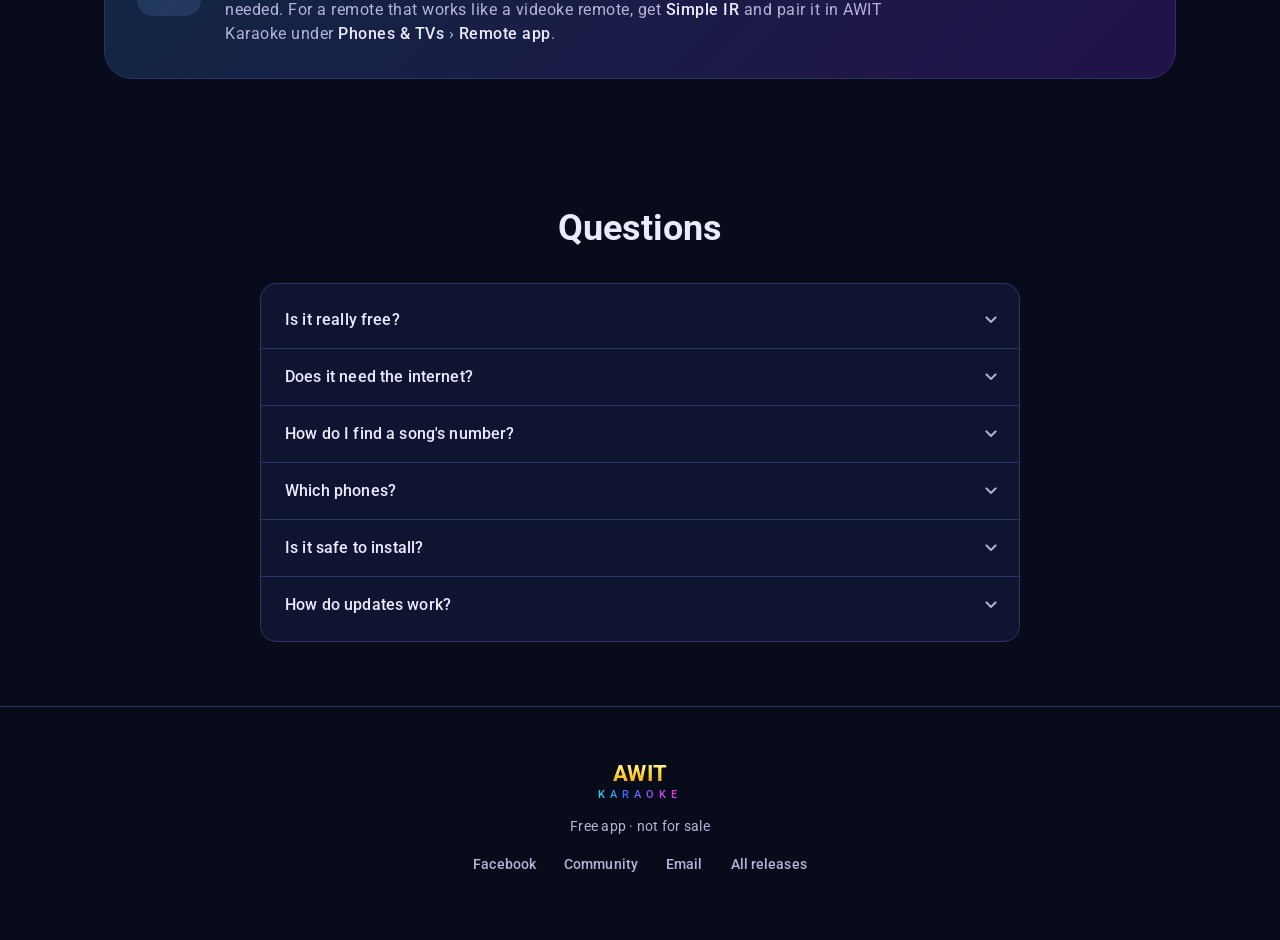
==== commit bc720f46: "Site: the songbook as a big button beside the APK's Co-Authored-By: Claude Opus 5.5 <noreply@anthrop" ====
--- a/docs/index.html
+++ b/docs/index.html
@@ -48,11 +48,13 @@
       <h1>Free karaoke<br>for your <span class="glow">Android</span> phone</h1>
       <p class="lead">47,000+ songs built in. Works offline. Sing on any TV or laptop with a web browser, and your
         friends' phones become the remote.</p>
-      <div class="cta">
+      <div class="cta big">
         <a id="download" class="btn filled" href="https://github.com/mac0ten/awit-karaoke-releases/releases/latest">
           <span class="ms" aria-hidden="true">download</span><span id="dl-label">Download APK</span></a>
-        <a class="btn outlined" href="#install"><span class="ms" aria-hidden="true">info</span>How to install</a>
+        <a class="btn gold" href="awit-karaoke-songbook.pdf" download>
+          <span class="ms" aria-hidden="true">menu_book</span>Download songbook · 11.7 MB</a>
       </div>
+      <a class="text-btn more" href="#install"><span class="ms" aria-hidden="true">info</span>How to install</a>
       <p class="meta"><span id="meta">Android 10 or newer · free · not for sale</span><span id="count"></span></p>
       <div id="desktop" class="card qr-card" hidden>
         <div id="qr" aria-hidden="true"></div>
--- a/docs/style.css
+++ b/docs/style.css
@@ -85,6 +85,13 @@
 .btn.filled:hover { box-shadow: var(--e1); }
 @keyframes glow { 50% { box-shadow: 0 0 0 8px rgba(170, 0, 255, 0), 0 0 28px rgba(255, 43, 214, .45); } }
 .btn.outlined { color: var(--primary-light); border: 1px solid var(--outline); }
+.btn.gold { background: #ffc400; color: #241a00; }           /* Material Amber A400, the AWIT gold: dark text 11:1 */
+.btn.gold:hover { box-shadow: var(--e1); }
+/* the first screen's two downloads, as big as each other, one under the other */
+.cta.big { display: grid; gap: 12px; max-width: 440px; }
+.cta.big .btn { width: 100%; }
+.text-btn.more { gap: 8px; margin-top: 8px; margin-left: -12px; color: var(--primary-light); }
+.text-btn.more .ms { font-size: 18px; }
 .text-btn { display: inline-flex; align-items: center; height: 40px; padding: 0 12px; border-radius: var(--r-full);
   color: var(--on-surface-var); font: 500 14px/20px Roboto, sans-serif; letter-spacing: .1px; text-decoration: none; }
 .text-btn:hover { color: var(--on-surface); }
@@ -183,6 +190,8 @@
 @media (max-width: 904px) {
   .hero { grid-template-columns: 1fr; text-align: center; gap: 40px; }
   .cta { justify-content: center; }
+  .cta.big { margin: 0 auto; justify-content: stretch; }      /* the buttons as wide as the room, not their words */
+  .text-btn.more { margin-left: 0; }
   .qr-card { margin-left: auto; margin-right: auto; text-align: left; }
   .grid { grid-template-columns: 1fr 1fr; }
   .remote-card, .book-card { flex-direction: column; text-align: center; }
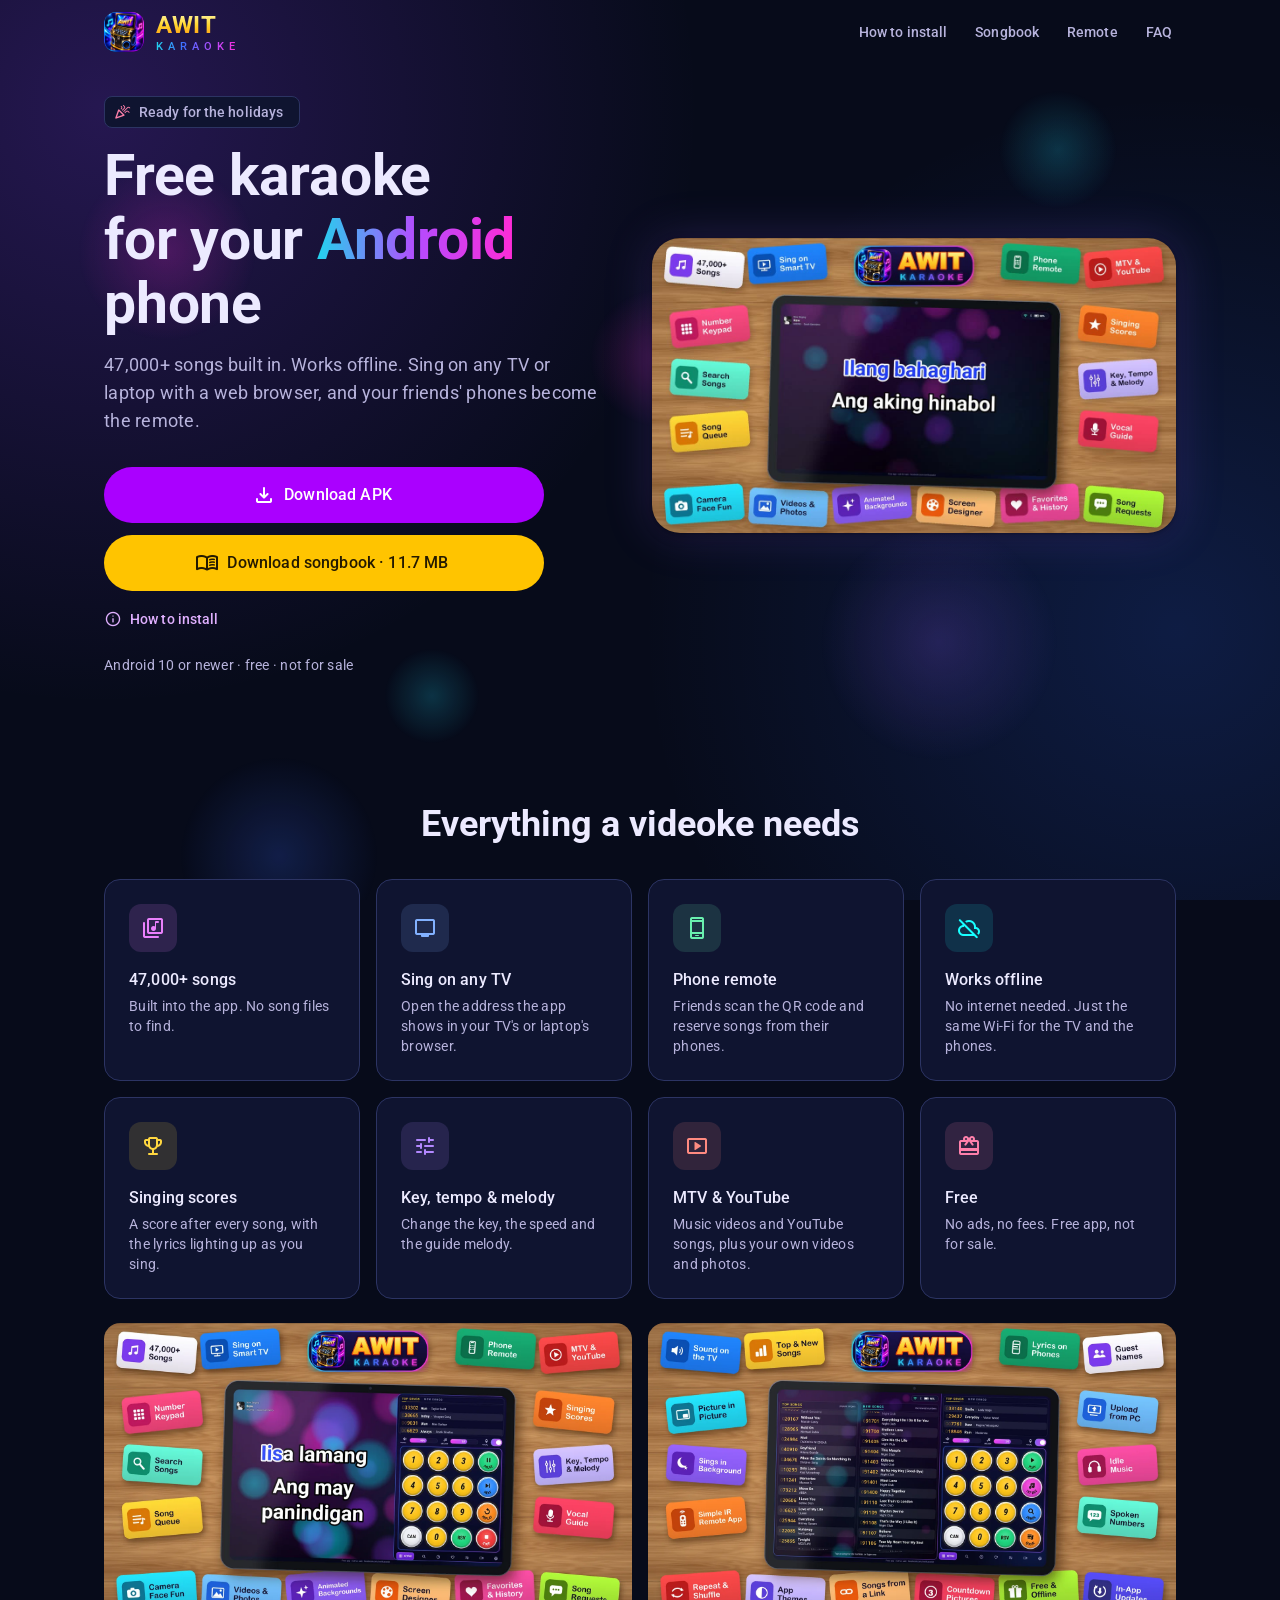
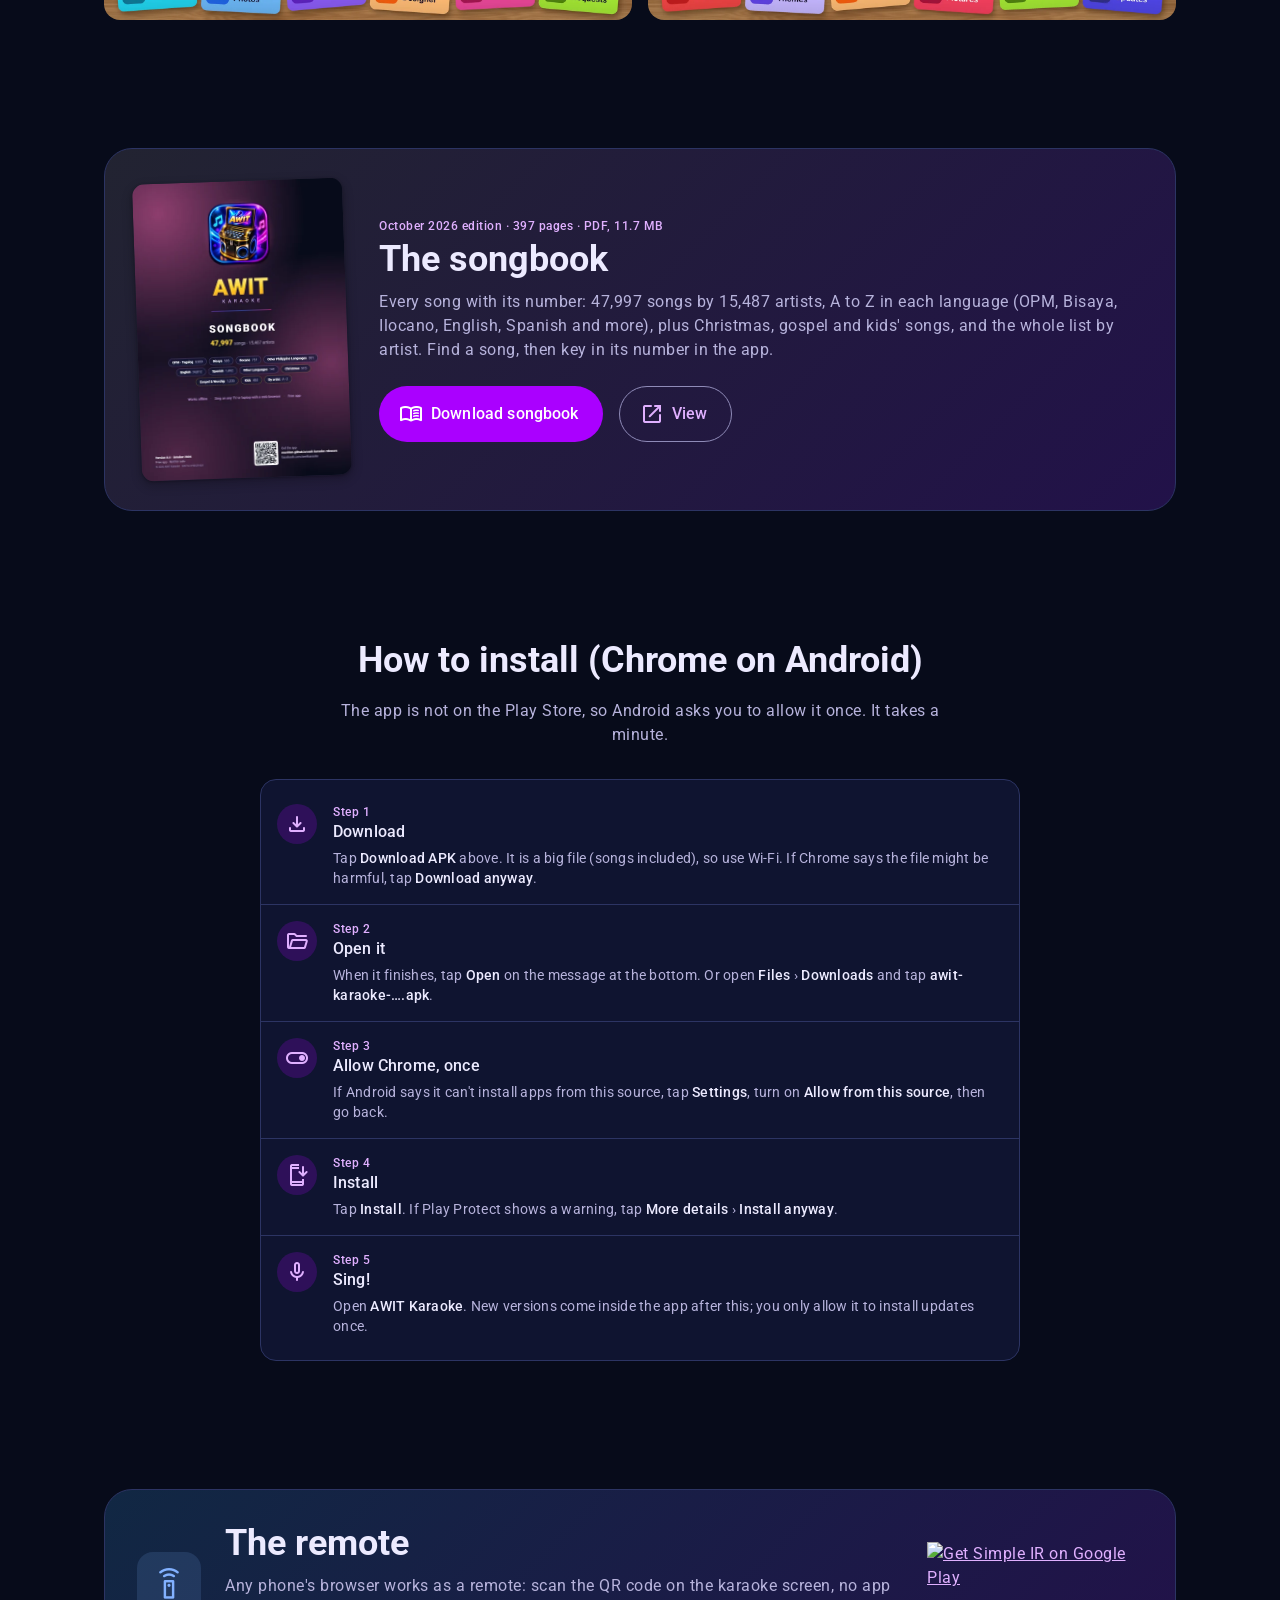
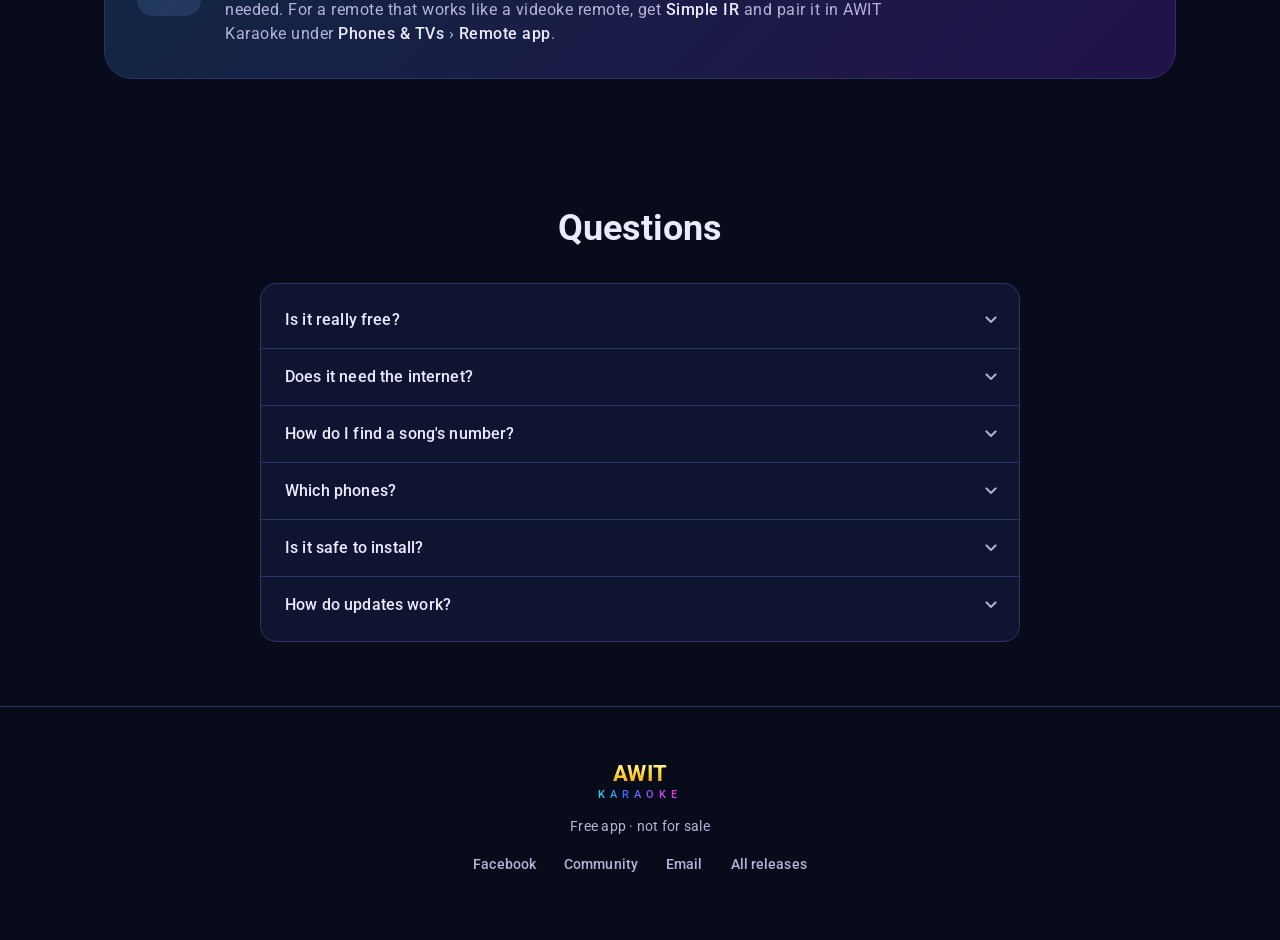
==== commit 1a11702e: "Site: what's new in the latest release, from its notes; the songbook's edition instead of a version" ====
--- a/docs/index.html
+++ b/docs/index.html
@@ -56,6 +56,7 @@
       </div>
       <a class="text-btn more" href="#install"><span class="ms" aria-hidden="true">info</span>How to install</a>
       <p class="meta"><span id="meta">Android 10 or newer · free · not for sale</span><span id="count"></span></p>
+      <p id="news" class="news" hidden><b></b> <span></span></p>
       <div id="desktop" class="card qr-card" hidden>
         <div id="qr" aria-hidden="true"></div>
         <p>On a computer? Scan this with your Android phone to open this page there, then tap
@@ -101,7 +102,7 @@
       <a class="cover" href="awit-karaoke-songbook.pdf" target="_blank" rel="noopener"><img src="img/songbook-cover.webp"
         width="420" height="594" loading="lazy" alt="The AWIT Karaoke songbook's cover"></a>
       <div class="book-text">
-        <span class="overline">Version 0.4 · 397 pages · PDF, 11.7 MB</span>
+        <span class="overline">October 2026 edition · 397 pages · PDF, 11.7 MB</span>
         <h2 id="songbook-h">The songbook</h2>
         <p>Every song with its number: 47,997 songs by 15,487 artists, A to Z in each language (OPM, Bisaya, Ilocano,
           English, Spanish and more), plus Christmas, gospel and kids' songs, and the whole list by artist. Find a song,
--- a/docs/style.css
+++ b/docs/style.css
@@ -108,6 +108,8 @@
 .cta { display: flex; flex-wrap: wrap; gap: 16px; align-items: center; }
 .meta { color: var(--on-surface-var); font-size: 14px; line-height: 20px; letter-spacing: .25px; margin-top: 16px; }
 .meta span + span:not(:empty)::before { content: " · "; }
+.news { max-width: 560px; margin-top: 8px; font-size: 14px; line-height: 20px; letter-spacing: .25px; color: var(--on-surface); }
+.news b { color: var(--primary-light); }
 .hero-media video { width: 100%; display: block; border-radius: var(--r-xl); box-shadow: var(--e3), 0 0 48px rgba(139, 92, 246, .22);
   animation: float 6s var(--ease) infinite alternate; }
 @keyframes float { to { transform: translateY(-8px); } }
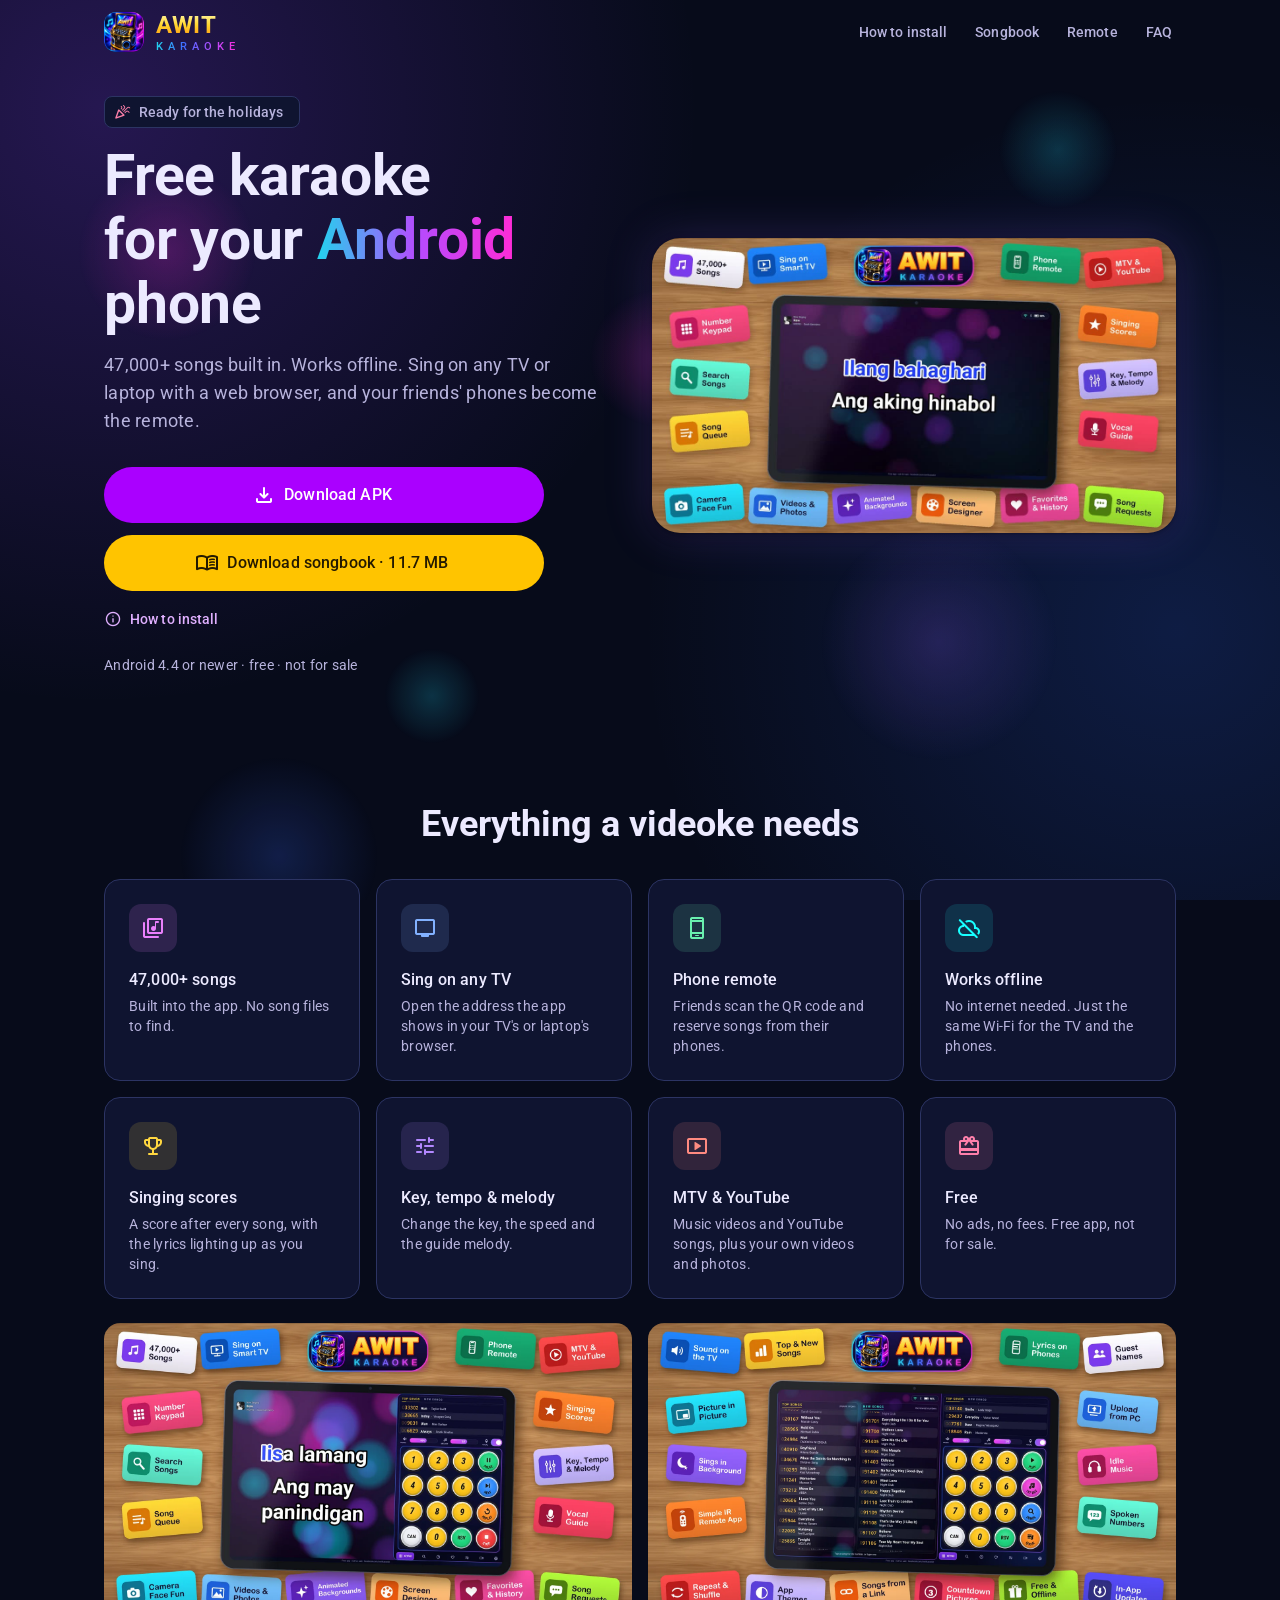
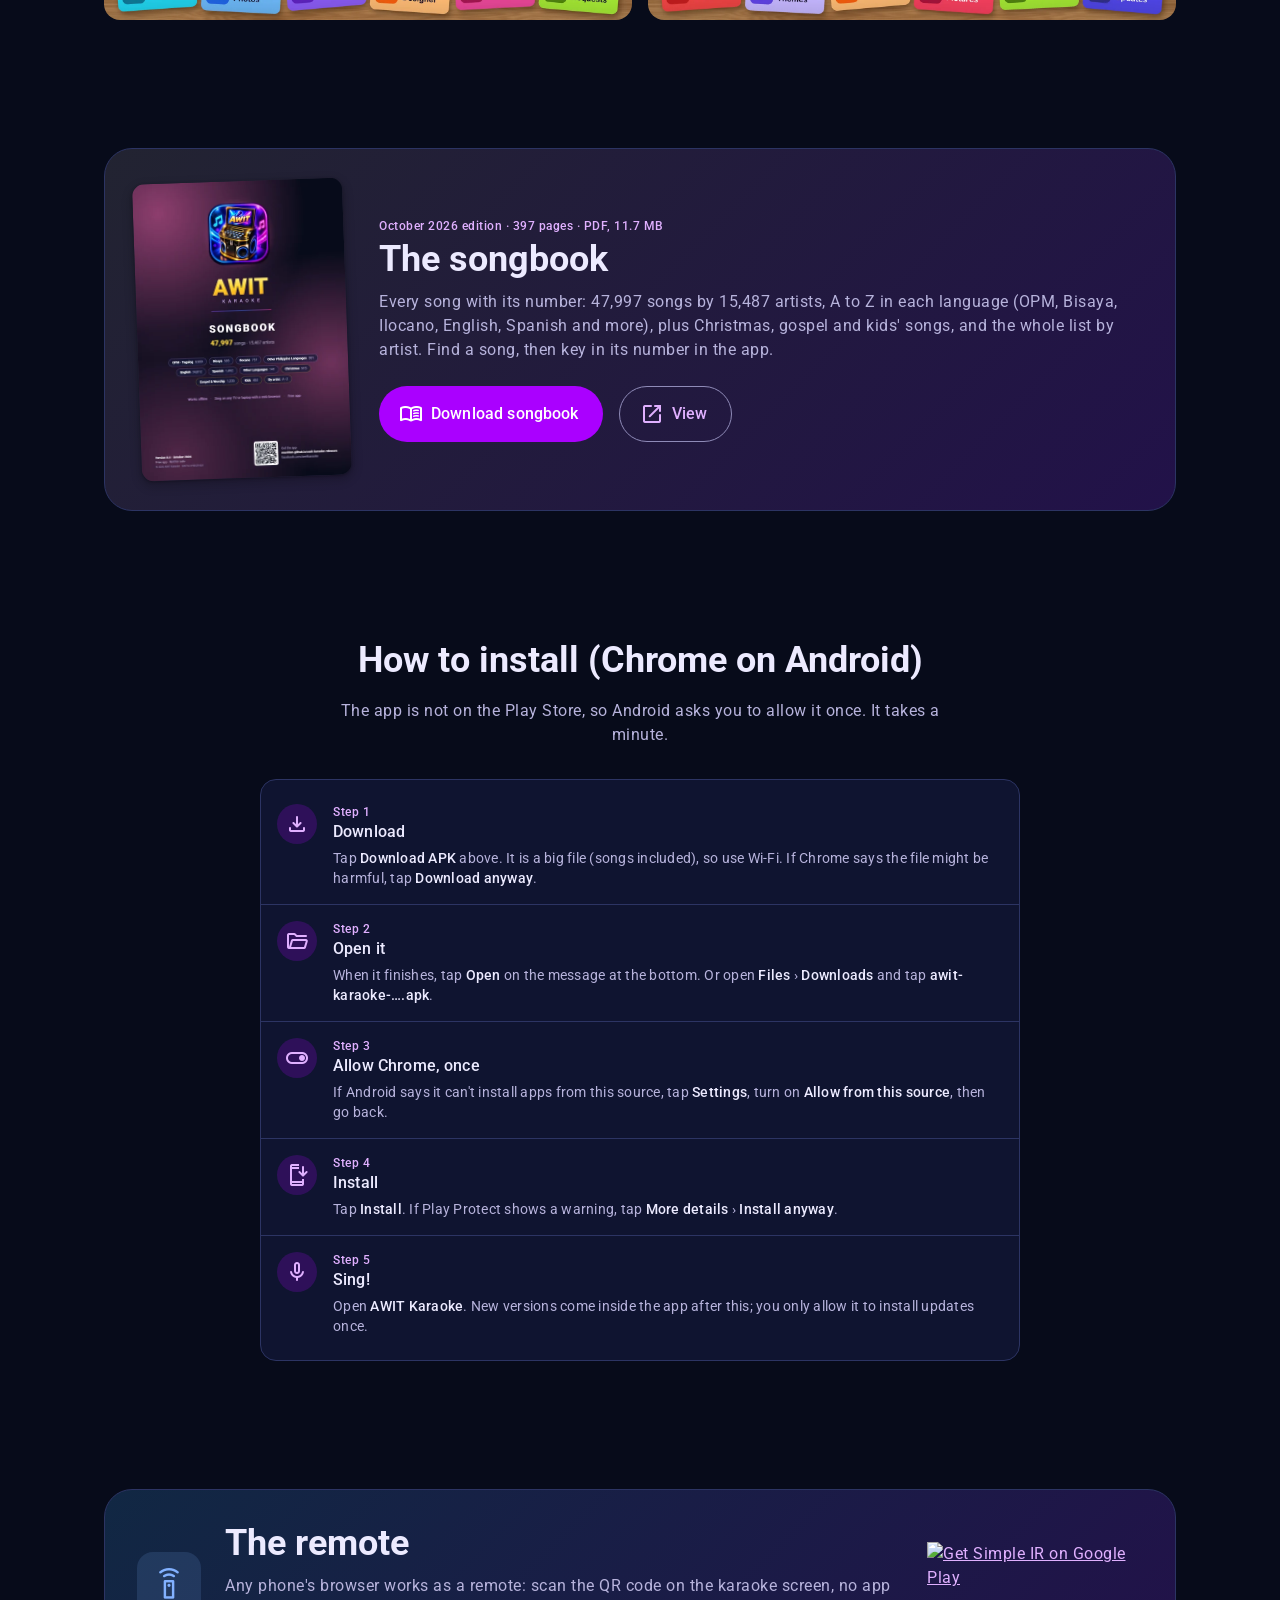
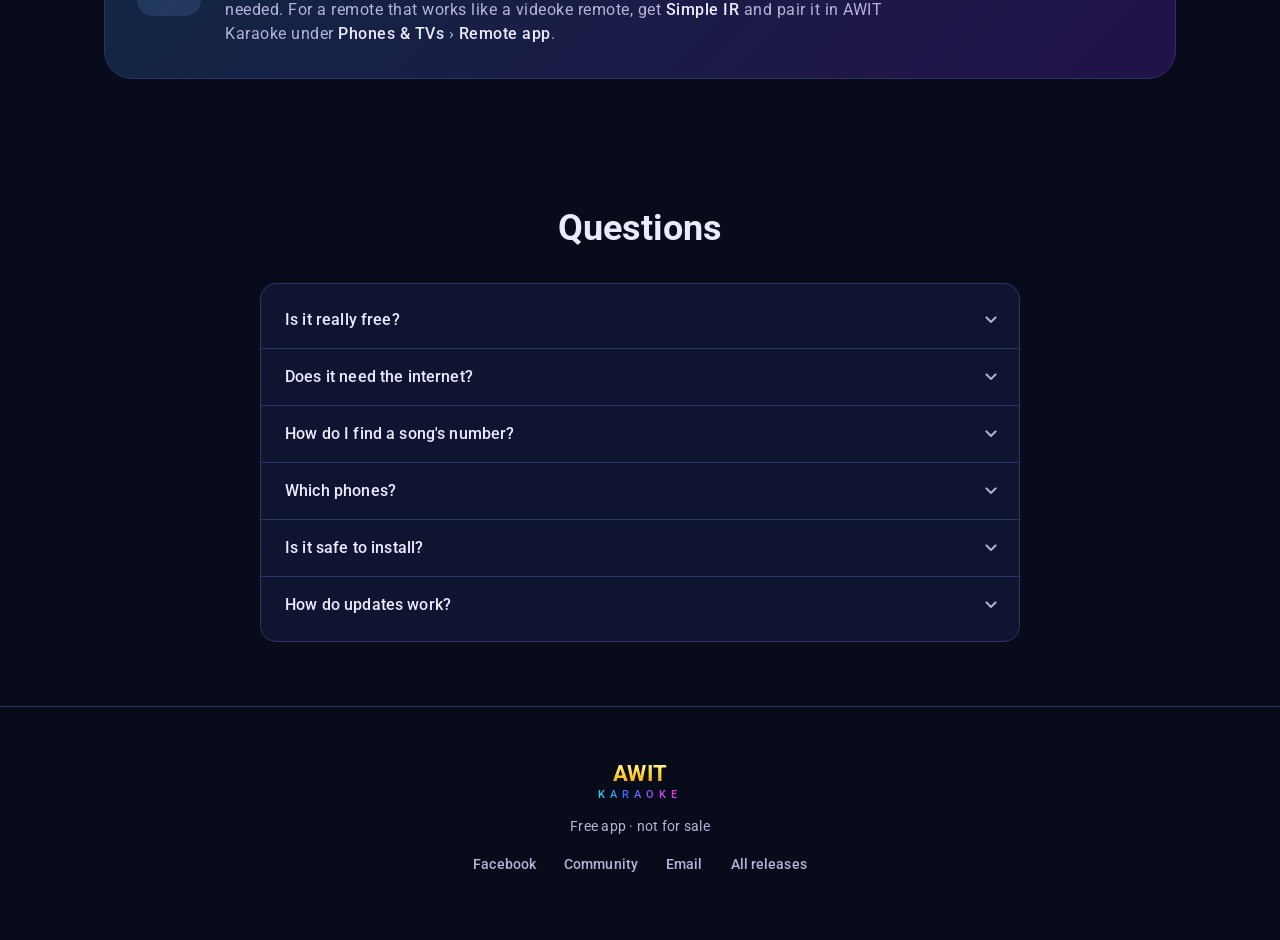
==== commit 0b63f9fd: "Site: Android 4.4 or newer, as 0.6 runs there" ====
--- a/docs/index.html
+++ b/docs/index.html
@@ -55,7 +55,7 @@
           <span class="ms" aria-hidden="true">menu_book</span>Download songbook · 11.7 MB</a>
       </div>
       <a class="text-btn more" href="#install"><span class="ms" aria-hidden="true">info</span>How to install</a>
-      <p class="meta"><span id="meta">Android 10 or newer · free · not for sale</span><span id="count"></span></p>
+      <p class="meta"><span id="meta">Android 4.4 or newer · free · not for sale</span><span id="count"></span></p>
       <p id="news" class="news" hidden><b></b> <span></span></p>
       <div id="desktop" class="card qr-card" hidden>
         <div id="qr" aria-hidden="true"></div>
@@ -164,7 +164,7 @@
         <p>Search by title, artist or number in the app, or look it up in the <a href="#songbook">songbook</a>, then key
         in the number.</p></details>
       <details><summary>Which phones?<span class="ms chev" aria-hidden="true">expand_more</span></summary>
-        <p>Android 10 or newer, phone or tablet.</p></details>
+        <p>Android 4.4 or newer, phone or tablet.</p></details>
       <details><summary>Is it safe to install?<span class="ms chev" aria-hidden="true">expand_more</span></summary>
         <p>Android warns about every app that is not from the Play Store. AWIT Karaoke is signed by us, and the app
         checks that each update is ours before it installs.</p></details>
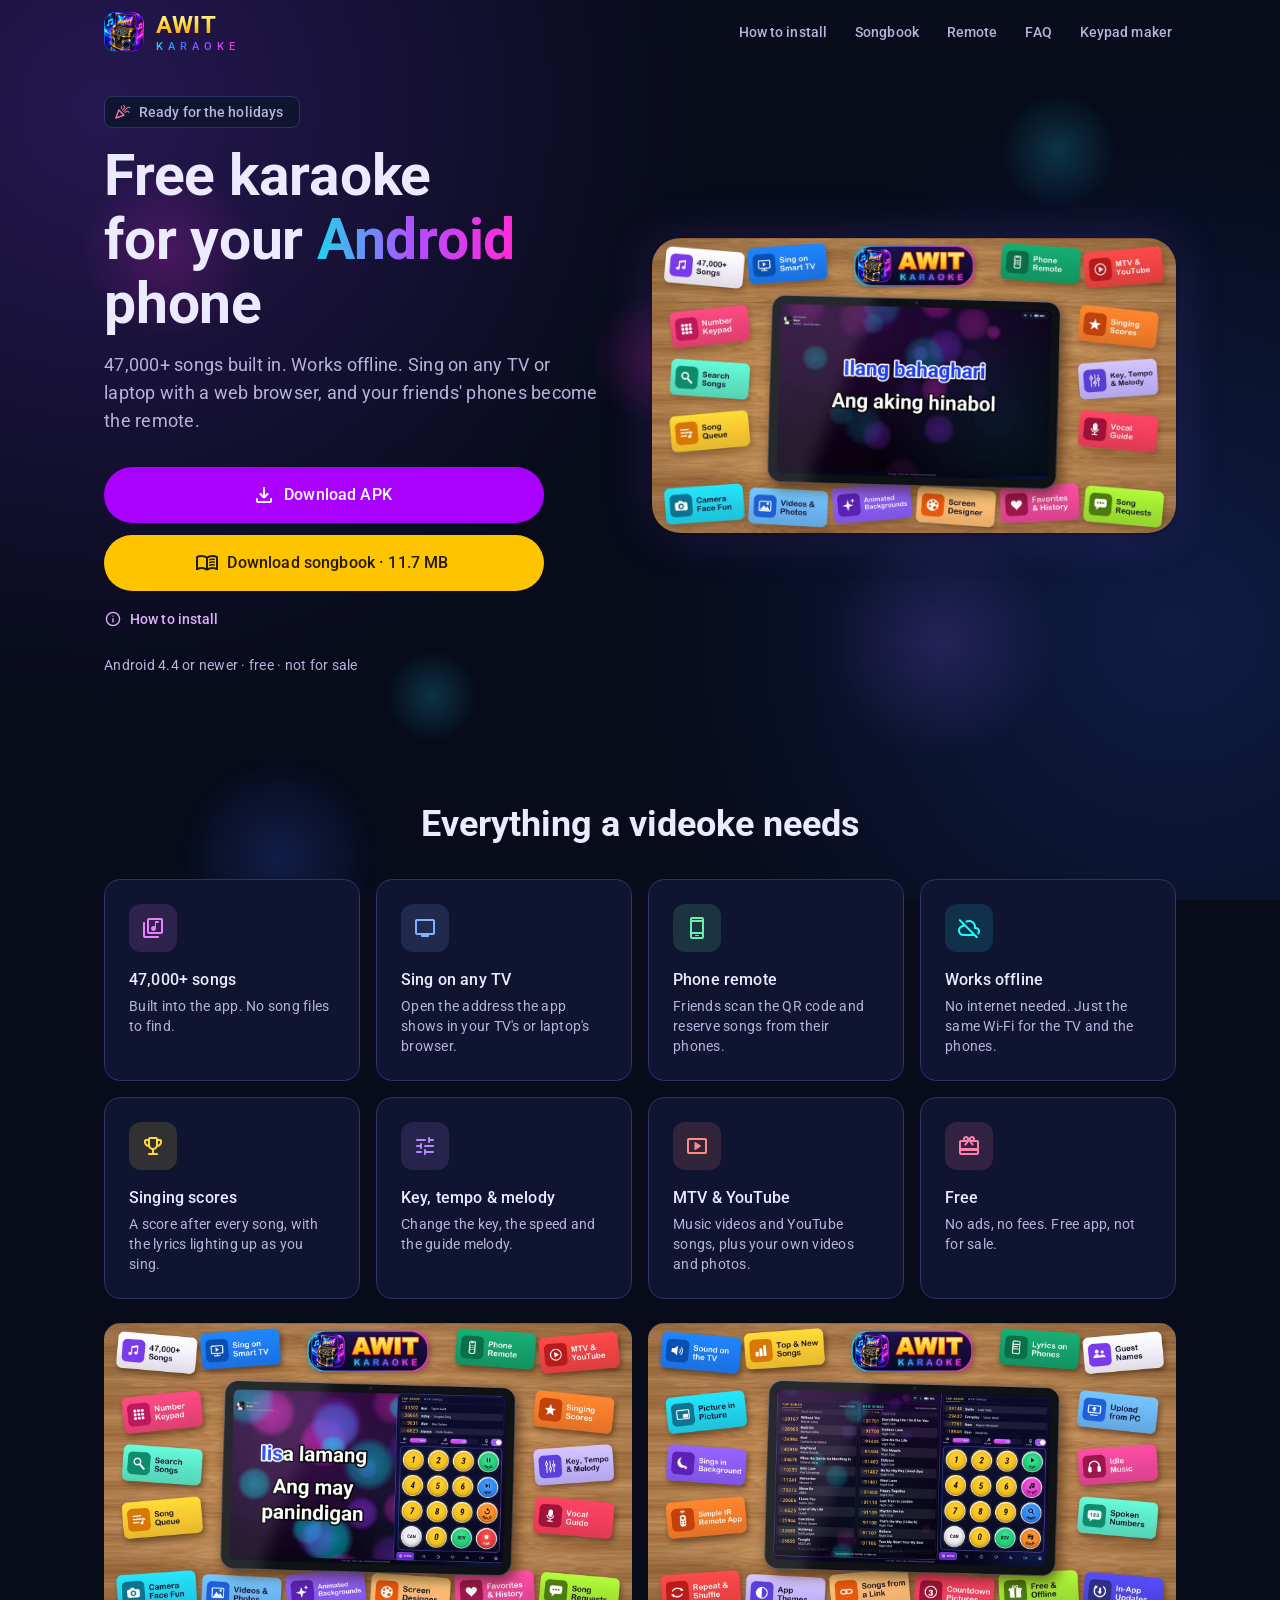
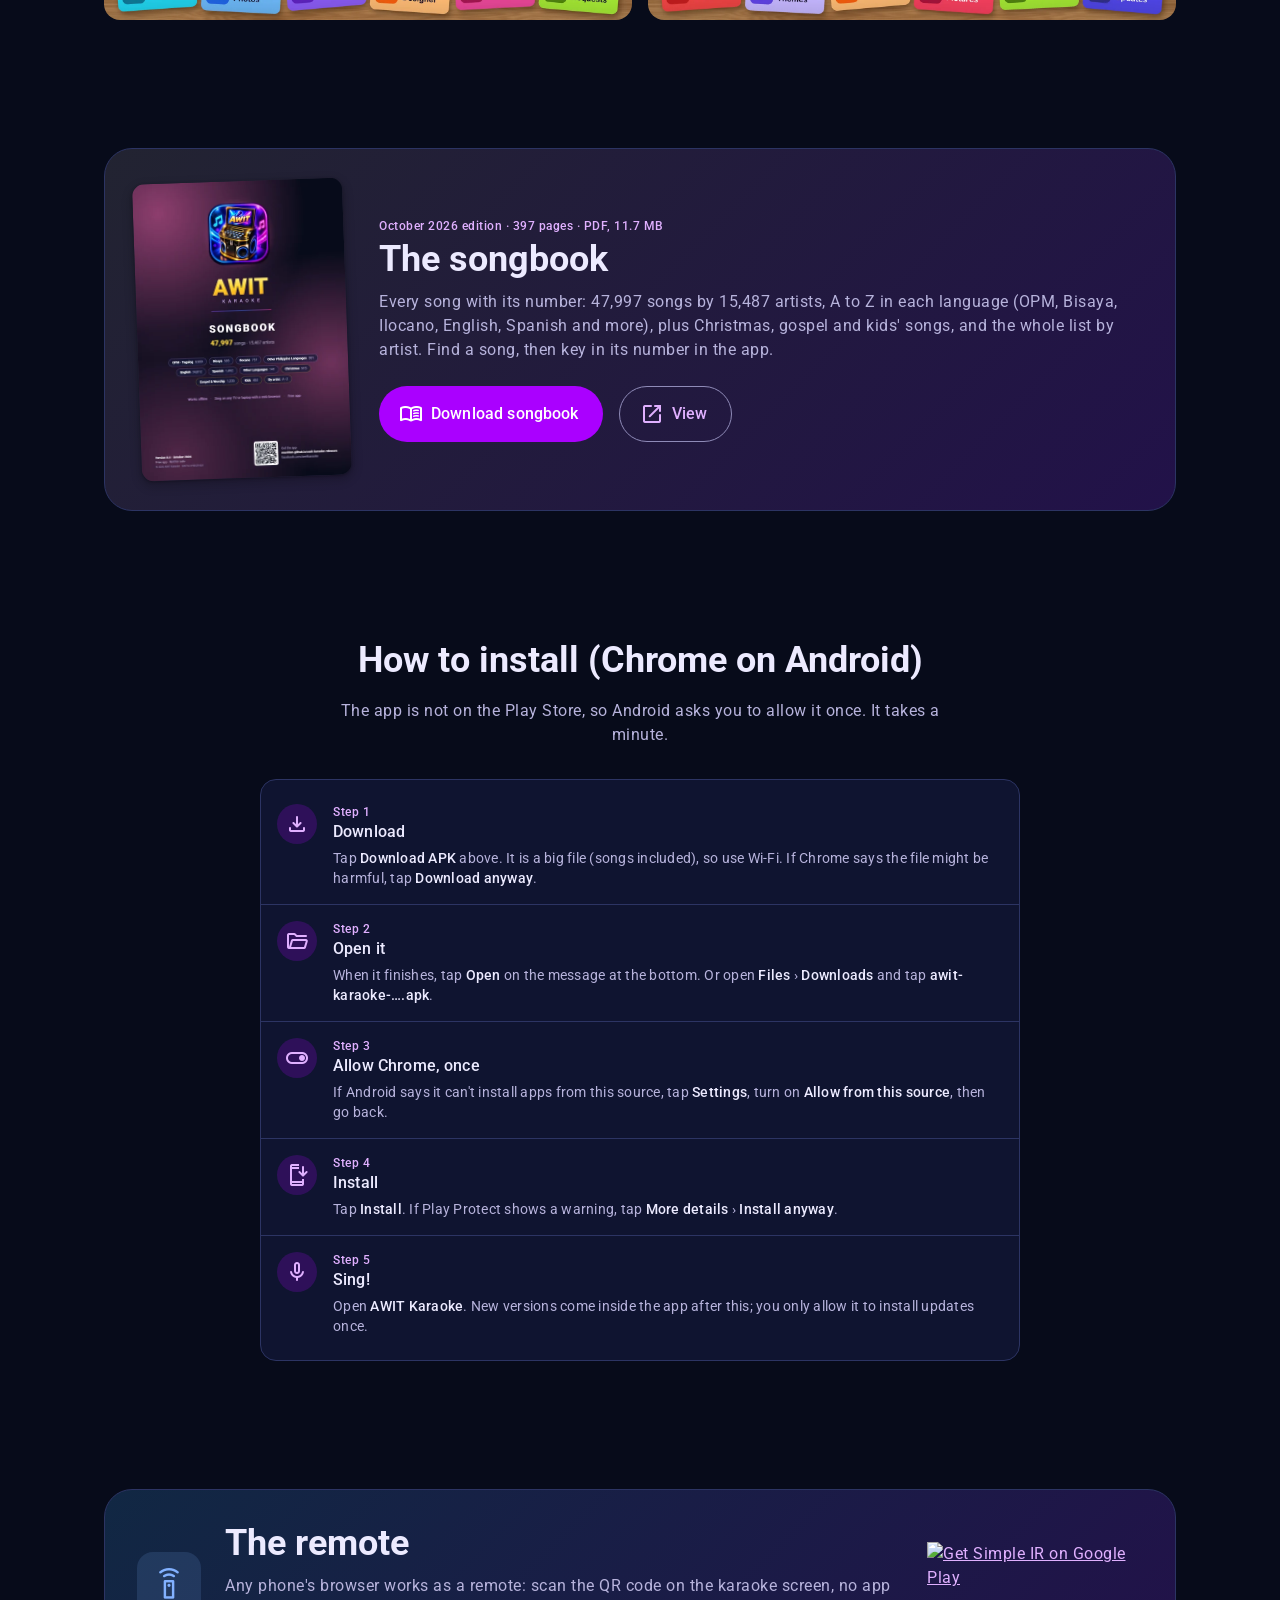
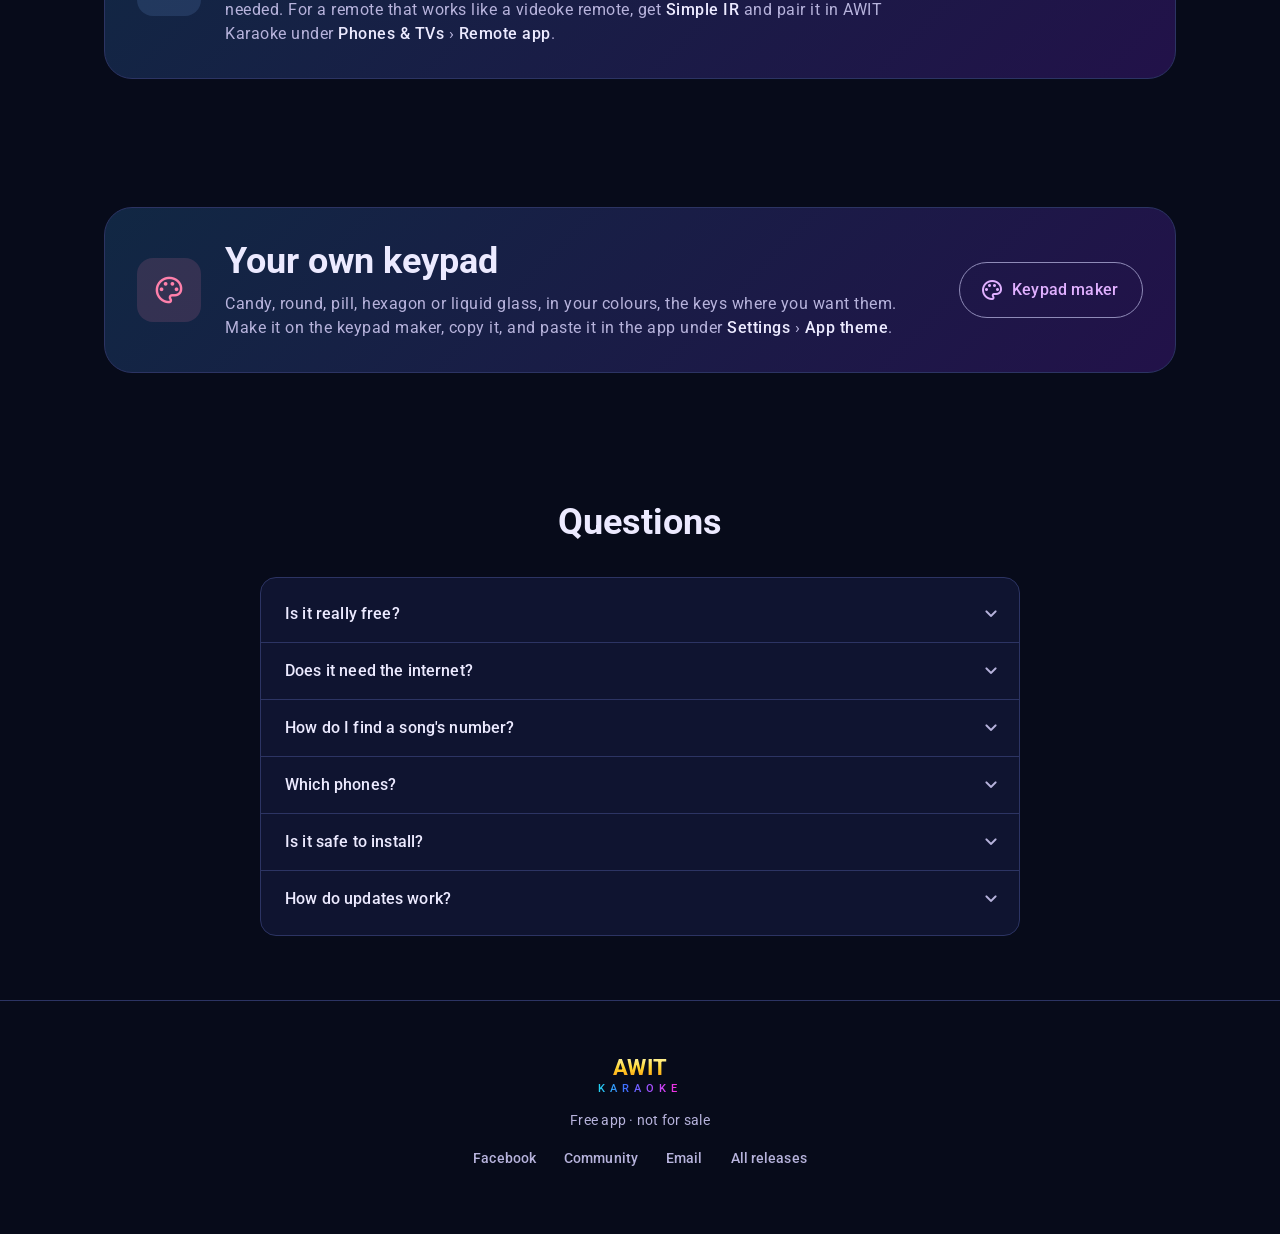
==== commit 824c1d2d: "Site: the keypad maker (keypad.html) and the home page's Your own keypad card" ====
--- a/docs/index.html
+++ b/docs/index.html
@@ -20,7 +20,7 @@
 <link rel="preconnect" href="https://fonts.gstatic.com" crossorigin>
 <link href="https://fonts.googleapis.com/css2?family=Roboto:wght@400;500;700&display=swap" rel="stylesheet">
 <!-- Material Symbols, only the icons this page uses (the names in alphabetical order) -->
-<link href="https://fonts.googleapis.com/css2?family=Material+Symbols+Rounded:opsz,wght,FILL,GRAD@24,500,1,0&icon_names=celebration,cloud_off,download,emoji_events,expand_more,folder_open,info,install_mobile,library_music,menu_book,mic,open_in_new,phone_android,redeem,settings_remote,smart_display,toggle_on,tune,tv&display=block" rel="stylesheet">
+<link href="https://fonts.googleapis.com/css2?family=Material+Symbols+Rounded:opsz,wght,FILL,GRAD@24,500,1,0&icon_names=celebration,cloud_off,download,emoji_events,expand_more,folder_open,info,install_mobile,library_music,menu_book,mic,open_in_new,palette,phone_android,redeem,settings_remote,smart_display,toggle_on,tune,tv&display=block" rel="stylesheet">
 <link rel="stylesheet" href="style.css">
 </head>
 <body>
@@ -37,6 +37,7 @@
       <a class="text-btn" href="#songbook">Songbook</a>
       <a class="text-btn wide" href="#remote">Remote</a>
       <a class="text-btn wide" href="#faq">FAQ</a>
+      <a class="text-btn wide" href="keypad.html">Keypad maker</a>
     </nav>
   </div>
 </header>
@@ -152,6 +153,18 @@
     </div>
   </section>
 
+  <section id="keypad" class="keypad-promo" aria-labelledby="keypad-h">
+    <div class="card remote-card reveal">
+      <span class="ms tile big t8" aria-hidden="true">palette</span>
+      <div class="remote-text">
+        <h2 id="keypad-h">Your own keypad</h2>
+        <p>Candy, round, pill, hexagon or liquid glass, in your colours, the keys where you want them. Make it on the
+          keypad maker, copy it, and paste it in the app under <b>Settings</b> › <b>App theme</b>.</p>
+      </div>
+      <a class="btn outlined" href="keypad.html"><span class="ms" aria-hidden="true">palette</span>Keypad maker</a>
+    </div>
+  </section>
+
   <section id="faq" class="faq" aria-labelledby="faq-h">
     <h2 id="faq-h" class="reveal">Questions</h2>
     <div class="card list reveal">
